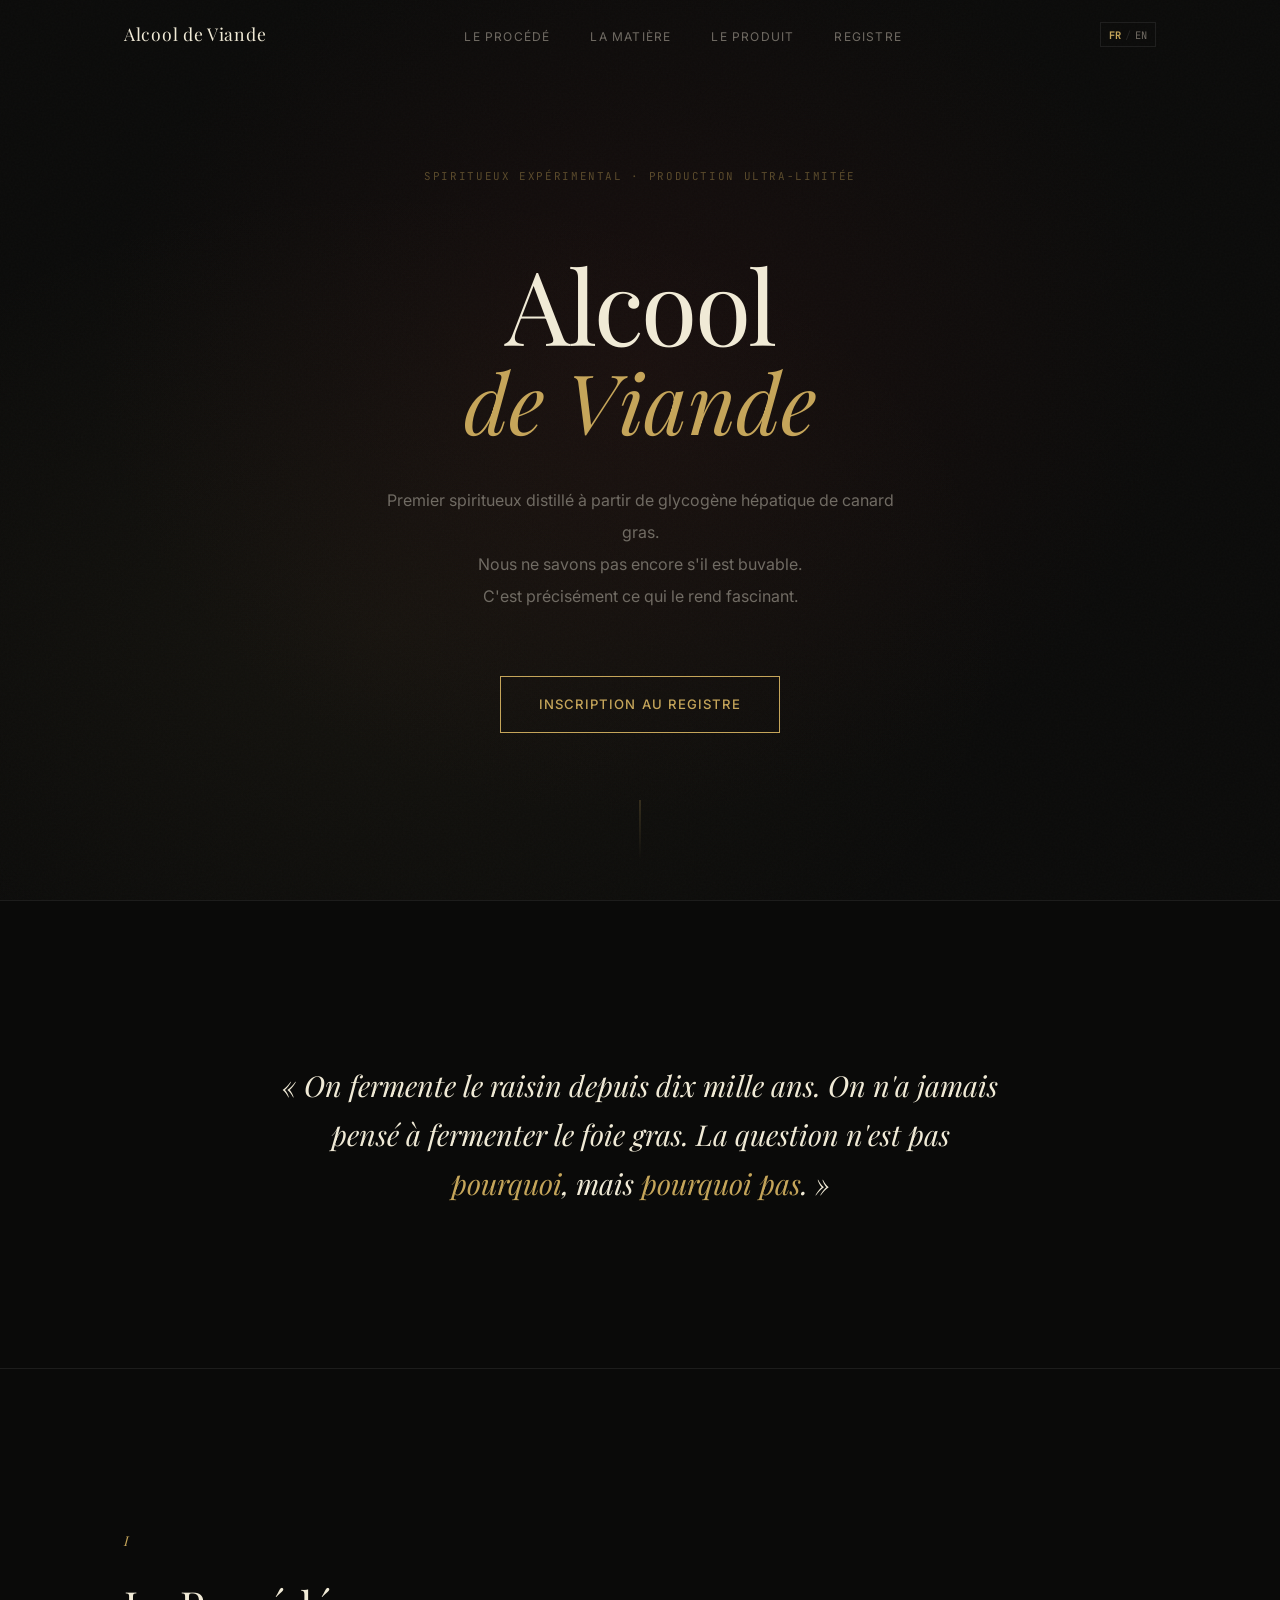
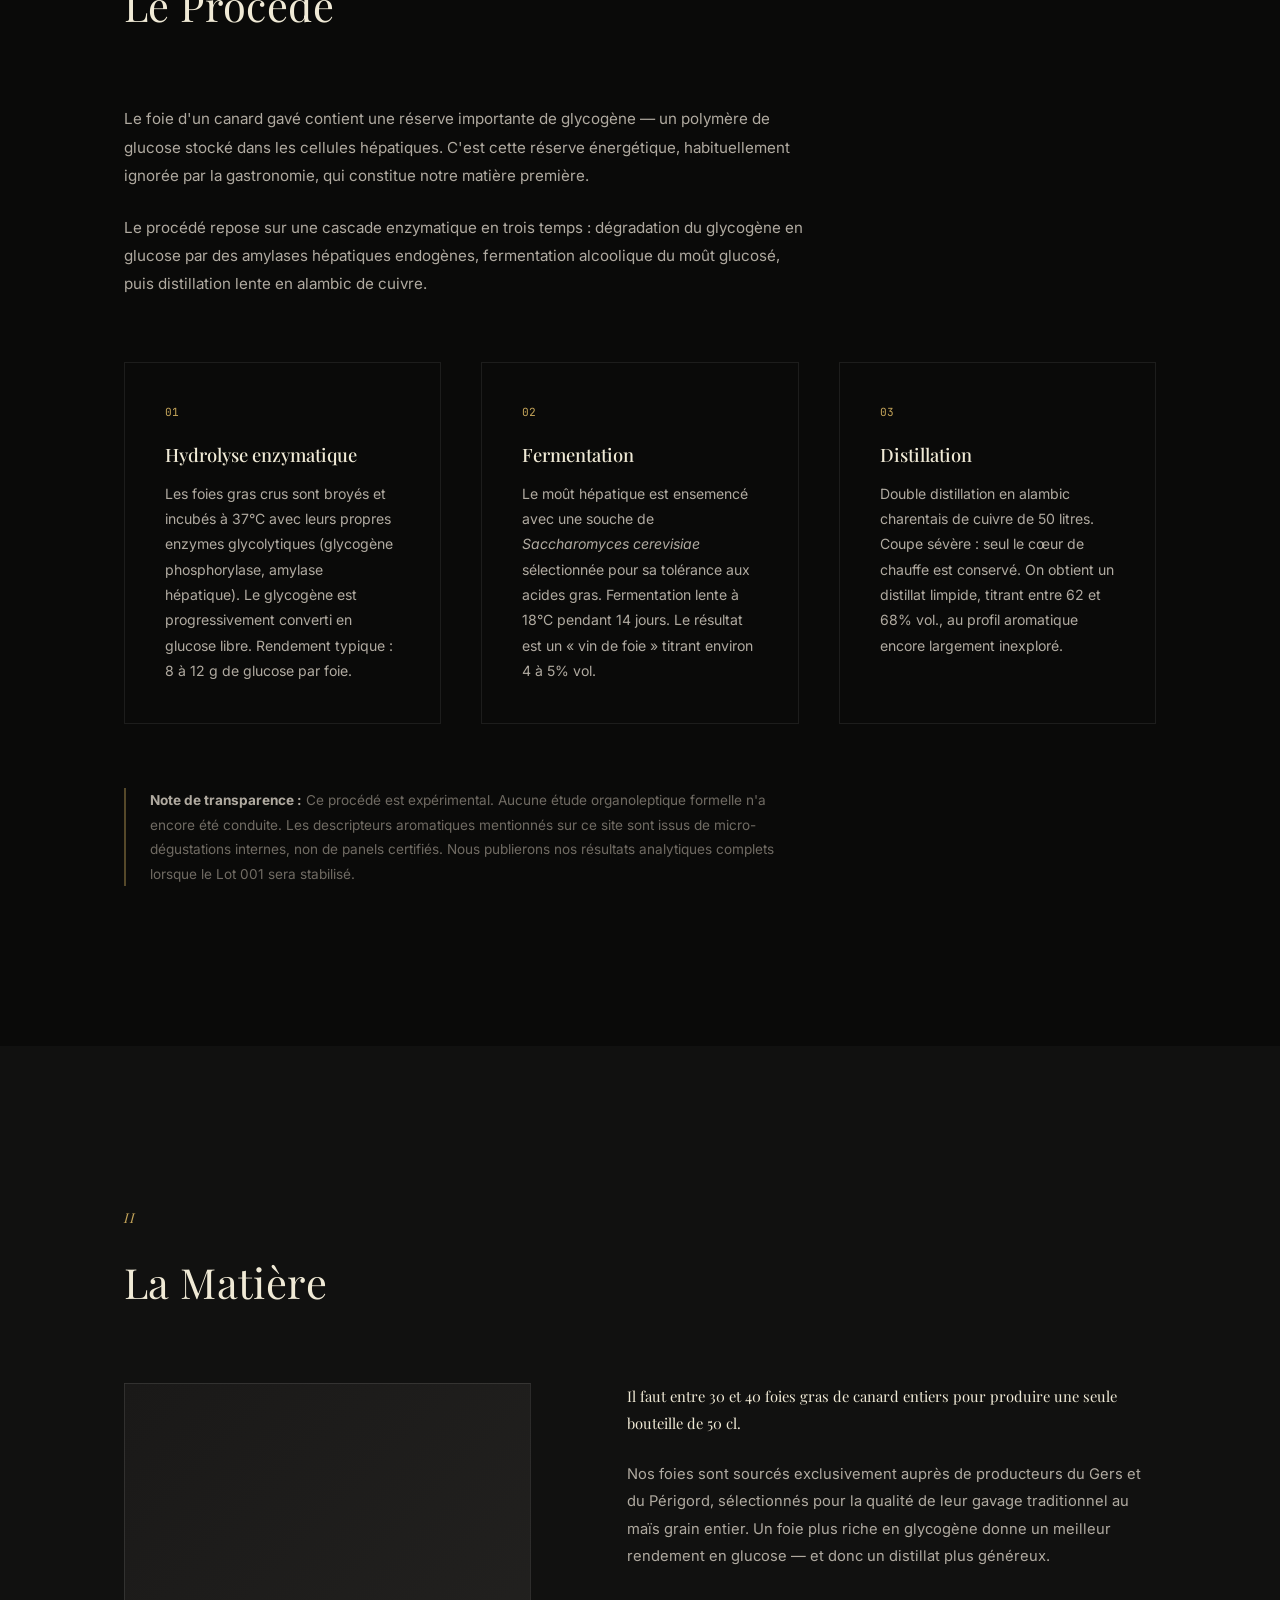
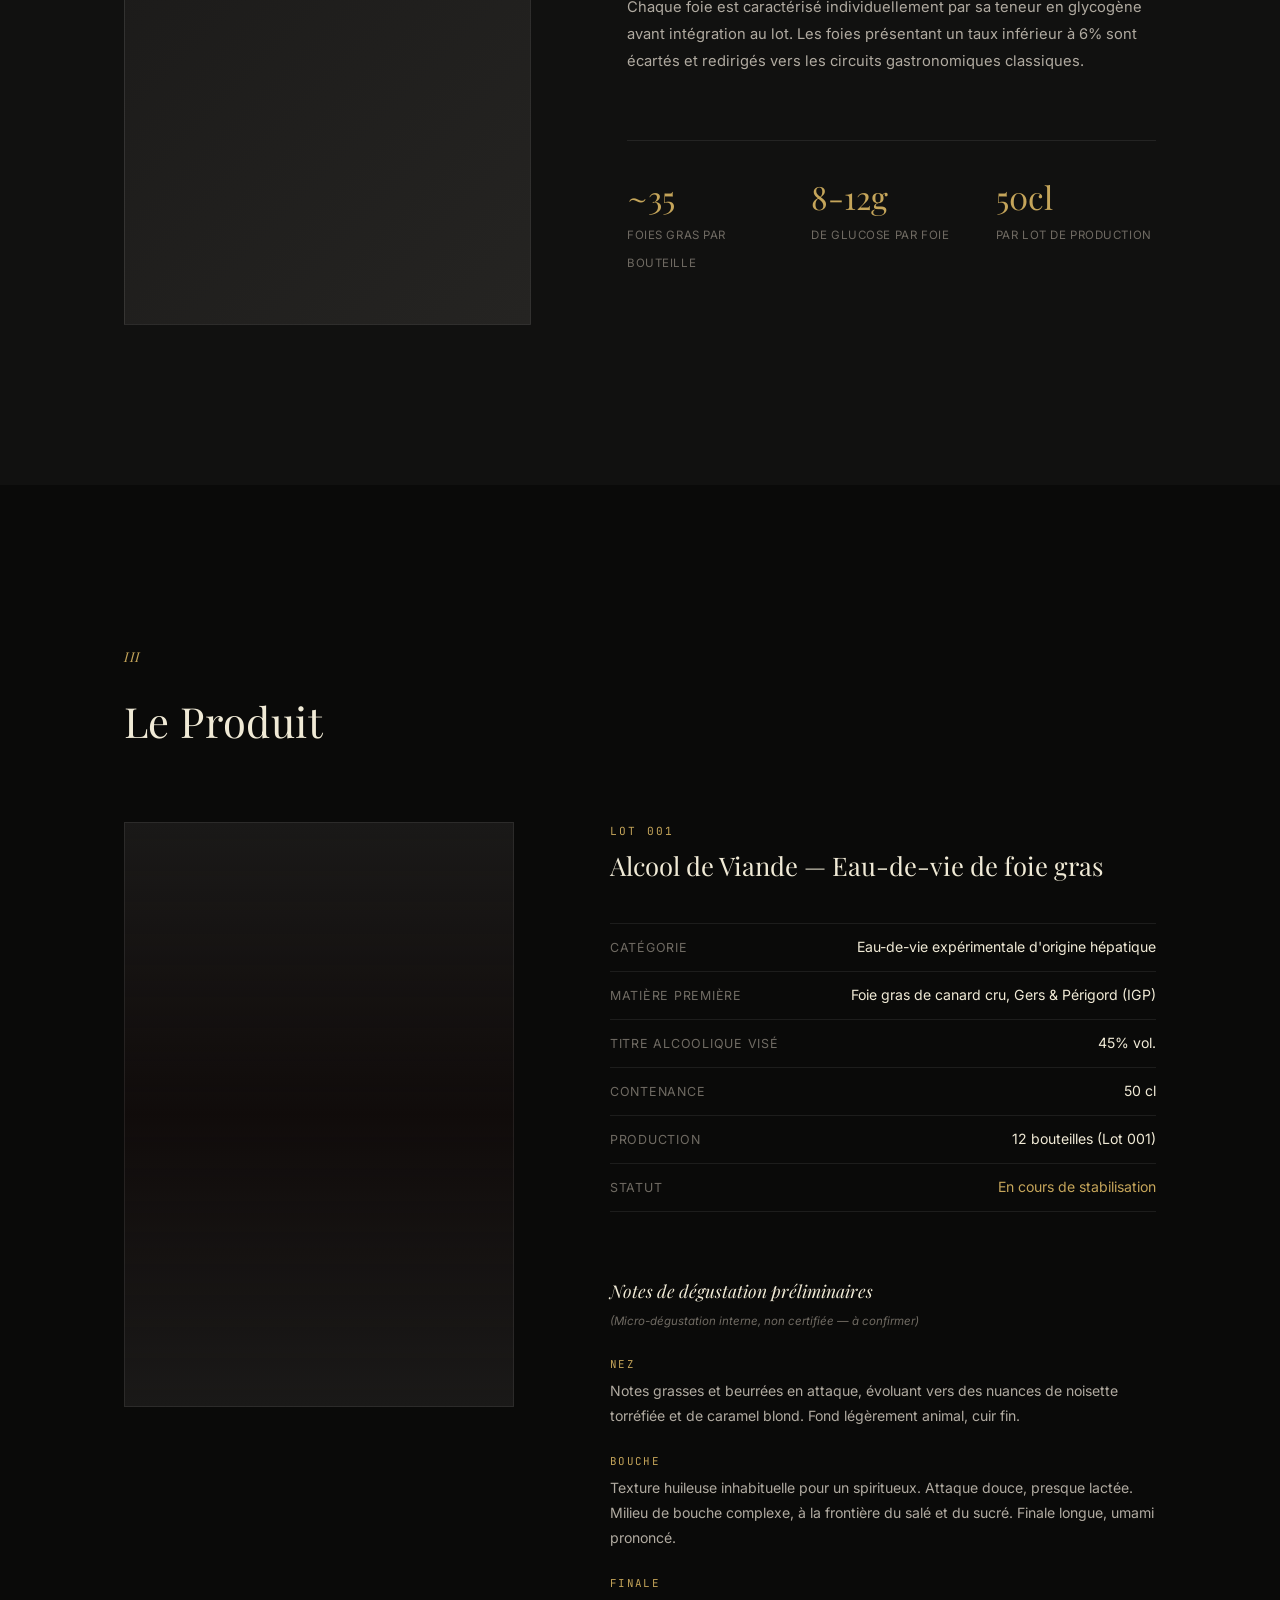
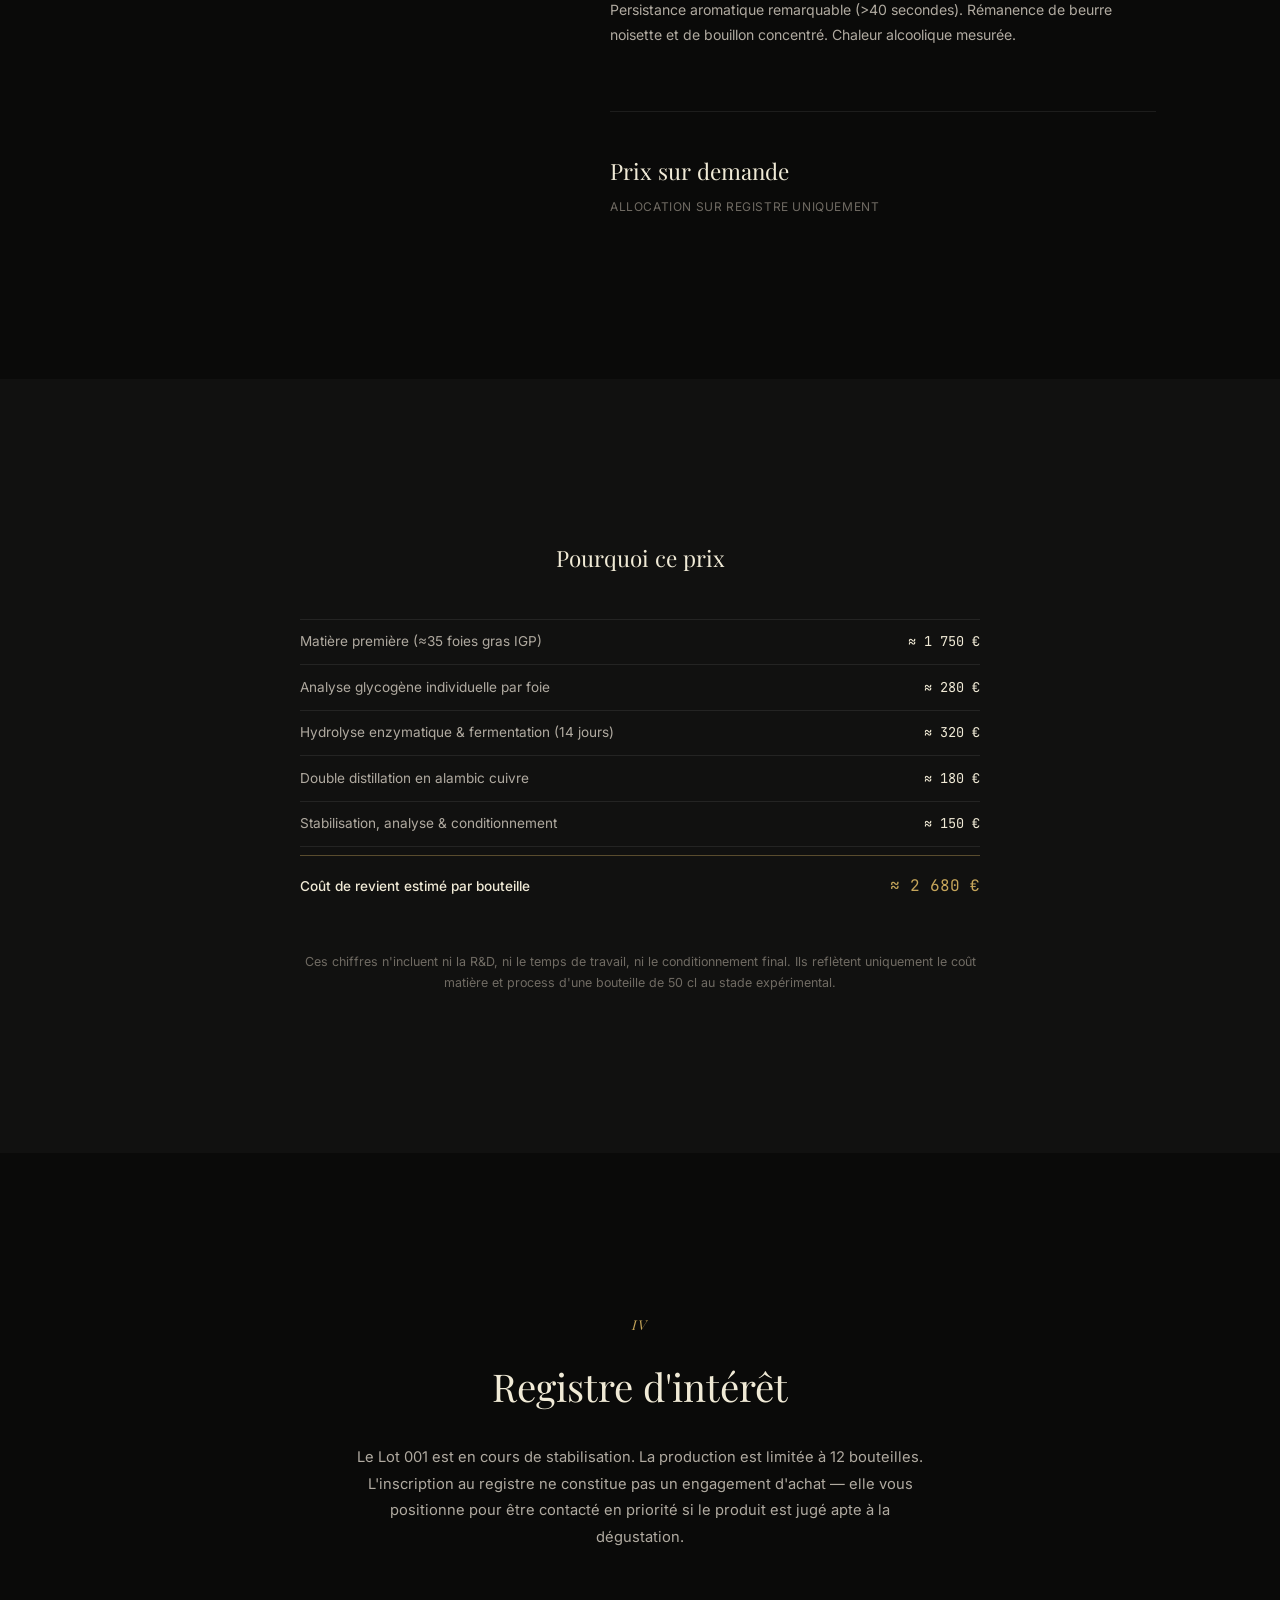
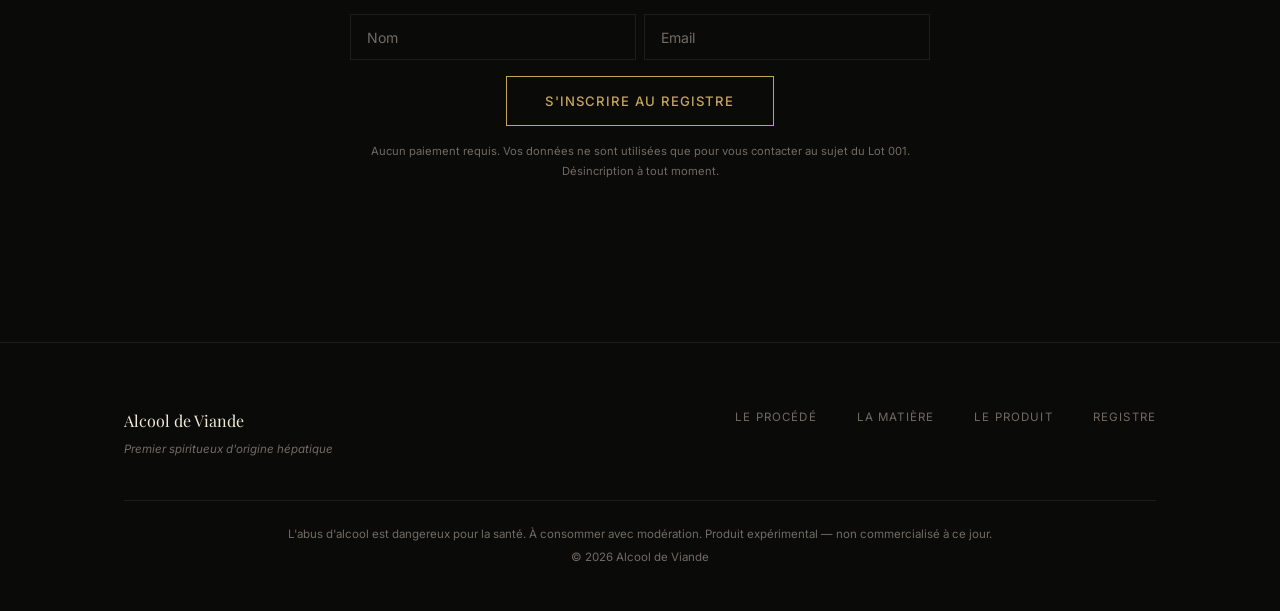
==== index.html @ 3d380340 "v1" ====
<!DOCTYPE html>
<html lang="fr">
<head>
  <meta charset="UTF-8">
  <meta name="viewport" content="width=device-width, initial-scale=1.0">
  <title>Alcool de Viande — Premier spiritueux d'origine hépatique</title>
  <meta name="description" content="Alcool de Viande. Spiritueux expérimental distillé à partir de glycogène de foie gras. Production ultra-limitée.">
  <link rel="preconnect" href="https://fonts.googleapis.com">
  <link rel="preconnect" href="https://fonts.gstatic.com" crossorigin>
  <link href="https://fonts.googleapis.com/css2?family=Playfair+Display:ital,wght@0,400;0,500;0,600;0,700;1,400;1,500&family=Inter:wght@300;400;500&family=JetBrains+Mono:wght@400&display=swap" rel="stylesheet">
  <link rel="stylesheet" href="css/style.css">
</head>
<body>

  <!-- Navigation -->
  <nav class="nav" id="nav">
    <div class="nav__container">
      <a href="#" class="nav__logo">Alcool de Viande</a>
      <ul class="nav__links">
        <li><a href="#procede" data-i18n="nav.process">Le Procédé</a></li>
        <li><a href="#matiere" data-i18n="nav.matter">La Matière</a></li>
        <li><a href="#produit" data-i18n="nav.product">Le Produit</a></li>
        <li><a href="#registre" data-i18n="nav.register">Registre</a></li>
      </ul>
      <div class="nav__right">
        <button class="lang-toggle" id="langToggle">
          <span class="lang-toggle__opt lang-toggle__opt--active" data-lang="fr">FR</span>
          <span class="lang-toggle__sep">/</span>
          <span class="lang-toggle__opt" data-lang="en">EN</span>
        </button>
        <button class="nav__toggle" id="navToggle" aria-label="Menu">
          <span></span><span></span>
        </button>
      </div>
    </div>
  </nav>

  <!-- Hero -->
  <header class="hero" id="hero">
    <div class="hero__bg"></div>
    <div class="hero__content">
      <p class="hero__over reveal" data-i18n="hero.over">Spiritueux expérimental · Production ultra-limitée</p>
      <h1 class="hero__title reveal">
        <span class="hero__title-line" data-i18n="hero.t1">Alcool</span>
        <span class="hero__title-line hero__title-line--italic" data-i18n="hero.t2">de Viande</span>
      </h1>
      <p class="hero__sub reveal" data-i18n="hero.sub">
        Premier spiritueux distillé à partir de glycogène hépatique de canard gras.<br>
        Nous ne savons pas encore s'il est buvable.<br>
        C'est précisément ce qui le rend fascinant.
      </p>
      <a href="#registre" class="btn btn--gold reveal" data-i18n="hero.cta">Inscription au registre</a>
    </div>
    <div class="hero__scroll">
      <div class="hero__scroll-line"></div>
    </div>
  </header>

  <!-- Statement -->
  <section class="statement">
    <div class="container">
      <blockquote class="statement__quote reveal" data-i18n="statement.quote">
        « On fermente le raisin depuis dix mille ans. On n'a jamais pensé 
        à fermenter le foie gras. La question n'est pas <em>pourquoi</em>, 
        mais <em>pourquoi pas</em>. »
      </blockquote>
    </div>
  </section>

  <!-- Le Procédé -->
  <section class="section" id="procede">
    <div class="container">
      <div class="section__header reveal">
        <span class="section__number">I</span>
        <h2 class="section__title" data-i18n="proc.title">Le Procédé</h2>
      </div>

      <div class="process">
        <div class="process__intro reveal">
          <p data-i18n="proc.p1">
            Le foie d'un canard gavé contient une réserve importante de glycogène — 
            un polymère de glucose stocké dans les cellules hépatiques. C'est cette 
            réserve énergétique, habituellement ignorée par la gastronomie, qui constitue 
            notre matière première.
          </p>
          <p data-i18n="proc.p2">
            Le procédé repose sur une cascade enzymatique en trois temps : dégradation 
            du glycogène en glucose par des amylases hépatiques endogènes, fermentation 
            alcoolique du moût glucosé, puis distillation lente en alambic de cuivre.
          </p>
        </div>

        <div class="process__steps">
          <div class="process__step reveal">
            <span class="process__step-num">01</span>
            <h3 data-i18n="proc.s1.t">Hydrolyse enzymatique</h3>
            <p data-i18n="proc.s1.d">
              Les foies gras crus sont broyés et incubés à 37°C avec leurs propres 
              enzymes glycolytiques (glycogène phosphorylase, amylase hépatique). 
              Le glycogène est progressivement converti en glucose libre. 
              Rendement typique : 8 à 12 g de glucose par foie.
            </p>
          </div>
          <div class="process__step reveal">
            <span class="process__step-num">02</span>
            <h3 data-i18n="proc.s2.t">Fermentation</h3>
            <p data-i18n="proc.s2.d">
              Le moût hépatique est ensemencé avec une souche de <em>Saccharomyces 
              cerevisiae</em> sélectionnée pour sa tolérance aux acides gras. 
              Fermentation lente à 18°C pendant 14 jours. Le résultat est un 
              « vin de foie » titrant environ 4 à 5% vol.
            </p>
          </div>
          <div class="process__step reveal">
            <span class="process__step-num">03</span>
            <h3 data-i18n="proc.s3.t">Distillation</h3>
            <p data-i18n="proc.s3.d">
              Double distillation en alambic charentais de cuivre de 50 litres. 
              Coupe sévère : seul le cœur de chauffe est conservé. On obtient un 
              distillat limpide, titrant entre 62 et 68% vol., au profil 
              aromatique encore largement inexploré.
            </p>
          </div>
        </div>

        <div class="process__note reveal">
          <p data-i18n="proc.note">
            <strong data-i18n="proc.note.strong">Note de transparence :</strong> Ce procédé est expérimental. 
            Aucune étude organoleptique formelle n'a encore été conduite. 
            Les descripteurs aromatiques mentionnés sur ce site sont issus de 
            micro-dégustations internes, non de panels certifiés. Nous publierons 
            nos résultats analytiques complets lorsque le Lot 001 sera stabilisé.
          </p>
        </div>
      </div>
    </div>
  </section>

  <!-- La Matière -->
  <section class="section section--dark" id="matiere">
    <div class="container">
      <div class="section__header reveal">
        <span class="section__number">II</span>
        <h2 class="section__title" data-i18n="mat.title">La Matière</h2>
      </div>

      <div class="matter">
        <div class="matter__visual reveal">
          <div class="matter__img-placeholder" aria-label="Foie gras cru entier"></div>
        </div>
        <div class="matter__content reveal">
          <p class="matter__lead" data-i18n="mat.lead">
            Il faut entre 30 et 40 foies gras de canard entiers pour produire 
            une seule bouteille de 50 cl.
          </p>
          <p data-i18n="mat.p1">
            Nos foies sont sourcés exclusivement auprès de producteurs du Gers 
            et du Périgord, sélectionnés pour la qualité de leur gavage traditionnel 
            au maïs grain entier. Un foie plus riche en glycogène donne un meilleur 
            rendement en glucose — et donc un distillat plus généreux.
          </p>
          <p data-i18n="mat.p2">
            Chaque foie est caractérisé individuellement par sa teneur en glycogène 
            avant intégration au lot. Les foies présentant un taux inférieur à 
            6% sont écartés et redirigés vers les circuits gastronomiques classiques.
          </p>
          <div class="matter__stat">
            <div class="matter__stat-item reveal">
              <span class="matter__stat-number">~35</span>
              <span class="matter__stat-label" data-i18n="mat.stat1">foies gras par bouteille</span>
            </div>
            <div class="matter__stat-item reveal">
              <span class="matter__stat-number">8-12g</span>
              <span class="matter__stat-label" data-i18n="mat.stat2">de glucose par foie</span>
            </div>
            <div class="matter__stat-item reveal">
              <span class="matter__stat-number">50cl</span>
              <span class="matter__stat-label" data-i18n="mat.stat3">par lot de production</span>
            </div>
          </div>
        </div>
      </div>
    </div>
  </section>

  <!-- Le Produit -->
  <section class="section" id="produit">
    <div class="container">
      <div class="section__header reveal">
        <span class="section__number">III</span>
        <h2 class="section__title" data-i18n="prod.title">Le Produit</h2>
      </div>

      <div class="product">
        <div class="product__visual reveal">
          <div class="product__img-placeholder" aria-label="Bouteille Alcool de Viande Lot 001"></div>
        </div>
        <div class="product__details">
          <div class="product__header reveal">
            <span class="product__lot">LOT 001</span>
            <h3 class="product__name" data-i18n="prod.name">Alcool de Viande — Eau-de-vie de foie gras</h3>
          </div>

          <div class="product__specs reveal">
            <div class="product__spec">
              <span class="product__spec-label" data-i18n="prod.spec1.l">Catégorie</span>
              <span class="product__spec-value" data-i18n="prod.spec1.v">Eau-de-vie expérimentale d'origine hépatique</span>
            </div>
            <div class="product__spec">
              <span class="product__spec-label" data-i18n="prod.spec2.l">Matière première</span>
              <span class="product__spec-value" data-i18n="prod.spec2.v">Foie gras de canard cru, Gers & Périgord (IGP)</span>
            </div>
            <div class="product__spec">
              <span class="product__spec-label" data-i18n="prod.spec3.l">Titre alcoolique visé</span>
              <span class="product__spec-value">45% vol.</span>
            </div>
            <div class="product__spec">
              <span class="product__spec-label" data-i18n="prod.spec4.l">Contenance</span>
              <span class="product__spec-value">50 cl</span>
            </div>
            <div class="product__spec">
              <span class="product__spec-label" data-i18n="prod.spec5.l">Production</span>
              <span class="product__spec-value" data-i18n="prod.spec5.v">12 bouteilles (Lot 001)</span>
            </div>
            <div class="product__spec">
              <span class="product__spec-label" data-i18n="prod.spec6.l">Statut</span>
              <span class="product__spec-value product__spec-value--status" data-i18n="prod.spec6.v">En cours de stabilisation</span>
            </div>
          </div>

          <div class="product__tasting reveal">
            <h4 data-i18n="prod.tasting.title">Notes de dégustation préliminaires</h4>
            <p class="product__tasting-disclaimer" data-i18n="prod.tasting.disc">(Micro-dégustation interne, non certifiée — à confirmer)</p>
            <div class="product__tasting-grid">
              <div class="product__tasting-note">
                <span class="product__tasting-label" data-i18n="prod.tasting.nose">Nez</span>
                <p data-i18n="prod.tasting.nose.d">Notes grasses et beurrées en attaque, évoluant vers des nuances de noisette torréfiée et de caramel blond. Fond légèrement animal, cuir fin.</p>
              </div>
              <div class="product__tasting-note">
                <span class="product__tasting-label" data-i18n="prod.tasting.palate">Bouche</span>
                <p data-i18n="prod.tasting.palate.d">Texture huileuse inhabituelle pour un spiritueux. Attaque douce, presque lactée. Milieu de bouche complexe, à la frontière du salé et du sucré. Finale longue, umami prononcé.</p>
              </div>
              <div class="product__tasting-note">
                <span class="product__tasting-label" data-i18n="prod.tasting.finish">Finale</span>
                <p data-i18n="prod.tasting.finish.d">Persistance aromatique remarquable (>40 secondes). Rémanence de beurre noisette et de bouillon concentré. Chaleur alcoolique mesurée.</p>
              </div>
            </div>
          </div>

          <div class="product__price-block reveal">
            <div class="product__price-info">
              <span class="product__price" data-i18n="prod.price">Prix sur demande</span>
              <span class="product__price-note" data-i18n="prod.price.note">Allocation sur registre uniquement</span>
            </div>
          </div>
        </div>
      </div>
    </div>
  </section>

  <!-- Coût de revient -->
  <section class="section section--dark cost-section">
    <div class="container">
      <div class="cost reveal">
        <h3 class="cost__title" data-i18n="cost.title">Pourquoi ce prix</h3>
        <div class="cost__grid">
          <div class="cost__item">
            <span class="cost__label" data-i18n="cost.l1">Matière première (≈35 foies gras IGP)</span>
            <span class="cost__value">≈ 1 750 €</span>
          </div>
          <div class="cost__item">
            <span class="cost__label" data-i18n="cost.l2">Analyse glycogène individuelle par foie</span>
            <span class="cost__value">≈ 280 €</span>
          </div>
          <div class="cost__item">
            <span class="cost__label" data-i18n="cost.l3">Hydrolyse enzymatique & fermentation (14 jours)</span>
            <span class="cost__value">≈ 320 €</span>
          </div>
          <div class="cost__item">
            <span class="cost__label" data-i18n="cost.l4">Double distillation en alambic cuivre</span>
            <span class="cost__value">≈ 180 €</span>
          </div>
          <div class="cost__item">
            <span class="cost__label" data-i18n="cost.l5">Stabilisation, analyse & conditionnement</span>
            <span class="cost__value">≈ 150 €</span>
          </div>
          <div class="cost__item cost__item--total">
            <span class="cost__label" data-i18n="cost.total">Coût de revient estimé par bouteille</span>
            <span class="cost__value">≈ 2 680 €</span>
          </div>
        </div>
        <p class="cost__note" data-i18n="cost.note">
          Ces chiffres n'incluent ni la R&D, ni le temps de travail, ni le 
          conditionnement final. Ils reflètent uniquement le coût matière et 
          process d'une bouteille de 50 cl au stade expérimental.
        </p>
      </div>
    </div>
  </section>

  <!-- Registre -->
  <section class="section" id="registre">
    <div class="container">
      <div class="register reveal">
        <span class="section__number">IV</span>
        <h2 class="register__title" data-i18n="reg.title">Registre d'intérêt</h2>
        <p class="register__desc" data-i18n="reg.desc">
          Le Lot 001 est en cours de stabilisation. La production est limitée 
          à 12 bouteilles. L'inscription au registre ne constitue pas un engagement 
          d'achat — elle vous positionne pour être contacté en priorité si le 
          produit est jugé apte à la dégustation.
        </p>
        <form class="register__form" onsubmit="event.preventDefault()">
          <div class="register__fields">
            <input type="text" placeholder="Nom" data-i18n-ph="reg.name" class="register__input" required>
            <input type="email" placeholder="Email" class="register__input" required>
          </div>
          <button type="submit" class="btn btn--gold" data-i18n="reg.btn">S'inscrire au registre</button>
        </form>
        <p class="register__legal" data-i18n="reg.legal">
          Aucun paiement requis. Vos données ne sont utilisées que pour vous 
          contacter au sujet du Lot 001. Désincription à tout moment.
        </p>
      </div>
    </div>
  </section>

  <!-- Footer -->
  <footer class="footer">
    <div class="container">
      <div class="footer__inner">
        <div class="footer__brand">
          <span class="footer__logo">Alcool de Viande</span>
          <p class="footer__tagline" data-i18n="footer.tagline">Premier spiritueux d'origine hépatique</p>
        </div>
        <div class="footer__links">
          <a href="#procede" data-i18n="footer.l1">Le Procédé</a>
          <a href="#matiere" data-i18n="footer.l2">La Matière</a>
          <a href="#produit" data-i18n="footer.l3">Le Produit</a>
          <a href="#registre" data-i18n="footer.l4">Registre</a>
        </div>
      </div>
      <div class="footer__bottom">
        <p data-i18n="footer.legal">
          L'abus d'alcool est dangereux pour la santé. À consommer avec modération. 
          Produit expérimental — non commercialisé à ce jour.
        </p>
        <p class="footer__copy">&copy; 2026 Alcool de Viande</p>
      </div>
    </div>
  </footer>

  <script src="js/main.js"></script>
</body>
</html>
---- css/style.css ----
/* ============================================
   ALCOOL DE VIANDE
   Esthétique : maison de cognac × brutalisme luxe
   ============================================ */

:root {
  --c-black: #0a0a09;
  --c-dark: #111110;
  --c-dark2: #1a1918;
  --c-charcoal: #252422;
  --c-gold: #c5a55a;
  --c-gold-dim: rgba(197, 165, 90, 0.4);
  --c-gold-bright: #ddc06e;
  --c-cream: #f0ead6;
  --c-text: #b0aaa0;
  --c-text-dim: #706b63;
  --c-white: #f5f3ee;
  --c-border: rgba(255, 255, 255, 0.08);
  --c-oxblood: #5c2020;

  --font-display: 'Playfair Display', Georgia, serif;
  --font-body: 'Inter', 'Helvetica Neue', Arial, sans-serif;
  --font-mono: 'JetBrains Mono', monospace;

  --space-xs: 0.5rem;
  --space-sm: 1rem;
  --space-md: 1.5rem;
  --space-lg: 2.5rem;
  --space-xl: 4rem;
  --space-2xl: 6rem;
  --space-3xl: 10rem;

  --transition: 0.35s cubic-bezier(0.4, 0, 0.2, 1);
}

/* ---- Reset ---- */

*, *::before, *::after { margin: 0; padding: 0; box-sizing: border-box; }

html { scroll-behavior: smooth; font-size: 16px; }

body {
  font-family: var(--font-body);
  background: var(--c-black);
  color: var(--c-text);
  line-height: 1.75;
  -webkit-font-smoothing: antialiased;
}

a { color: inherit; text-decoration: none; }
button { cursor: pointer; font-family: inherit; border: none; background: none; }
ul { list-style: none; }
img { max-width: 100%; display: block; }

/* ---- Layout ---- */

.container {
  max-width: 1080px;
  margin: 0 auto;
  padding: 0 var(--space-md);
}

.section {
  padding: var(--space-3xl) 0;
}

.section--dark {
  background: var(--c-dark);
}

.section__header {
  margin-bottom: var(--space-xl);
}

.section__number {
  display: block;
  font-family: var(--font-display);
  font-size: 0.85rem;
  font-style: italic;
  color: var(--c-gold);
  margin-bottom: var(--space-sm);
  letter-spacing: 0.05em;
}

.section__title {
  font-family: var(--font-display);
  font-size: clamp(1.8rem, 3.5vw, 2.6rem);
  font-weight: 400;
  color: var(--c-cream);
  letter-spacing: 0.01em;
}

/* ---- Reveal ---- */

.reveal {
  opacity: 0;
  transform: translateY(20px);
  transition: opacity 0.8s cubic-bezier(0.4, 0, 0.2, 1),
              transform 0.8s cubic-bezier(0.4, 0, 0.2, 1);
}

.reveal.visible {
  opacity: 1;
  transform: translateY(0);
}

/* ---- Buttons ---- */

.btn {
  display: inline-flex;
  align-items: center;
  justify-content: center;
  font-family: var(--font-body);
  font-size: 0.82rem;
  font-weight: 500;
  letter-spacing: 0.08em;
  text-transform: uppercase;
  padding: 1rem 2.4rem;
  border-radius: 0;
  transition: var(--transition);
}

.btn--gold {
  background: transparent;
  color: var(--c-gold);
  border: 1px solid var(--c-gold);
}

.btn--gold:hover {
  background: var(--c-gold);
  color: var(--c-black);
}

/* ============================================
   NAV
   ============================================ */

.nav {
  position: fixed;
  top: 0; left: 0; right: 0;
  z-index: 1000;
  padding: 1.2rem 0;
  transition: var(--transition);
}

.nav--scrolled {
  background: rgba(10, 10, 9, 0.95);
  backdrop-filter: blur(10px);
  border-bottom: 1px solid var(--c-border);
  padding: 0.8rem 0;
}

.nav__container {
  max-width: 1080px;
  margin: 0 auto;
  padding: 0 var(--space-md);
  display: flex;
  align-items: center;
  justify-content: space-between;
}

.nav__logo {
  font-family: var(--font-display);
  font-size: 1.1rem;
  font-weight: 400;
  color: var(--c-cream);
  letter-spacing: 0.04em;
}

.nav__links {
  display: flex;
  gap: var(--space-lg);
}

.nav__links a {
  font-size: 0.75rem;
  font-weight: 400;
  letter-spacing: 0.1em;
  text-transform: uppercase;
  color: var(--c-text-dim);
  transition: var(--transition);
}

.nav__links a:hover {
  color: var(--c-gold);
}

.nav__right {
  display: flex;
  align-items: center;
  gap: var(--space-sm);
}

.lang-toggle {
  display: flex;
  align-items: center;
  gap: 0.25rem;
  font-family: var(--font-mono);
  font-size: 0.65rem;
  color: var(--c-text-dim);
  cursor: pointer;
  padding: 0.3rem 0.5rem;
  border: 1px solid var(--c-border);
  transition: var(--transition);
}

.lang-toggle:hover { border-color: var(--c-gold-dim); }

.lang-toggle__sep { color: rgba(255,255,255,0.1); }

.lang-toggle__opt { transition: var(--transition); }

.lang-toggle__opt--active {
  color: var(--c-gold);
  font-weight: 700;
}

.nav__toggle {
  display: none;
  flex-direction: column;
  gap: 6px;
  padding: 4px;
}

.nav__toggle span {
  display: block;
  width: 22px;
  height: 1px;
  background: var(--c-cream);
}

/* ============================================
   HERO
   ============================================ */

.hero {
  position: relative;
  min-height: 100vh;
  display: flex;
  align-items: center;
  justify-content: center;
  overflow: hidden;
}

.hero__bg {
  position: absolute;
  inset: 0;
  background:
    radial-gradient(ellipse at 50% 40%, rgba(92, 32, 32, 0.15) 0%, transparent 60%),
    radial-gradient(ellipse at 30% 70%, rgba(197, 165, 90, 0.05) 0%, transparent 50%),
    var(--c-black);
}

.hero__bg::after {
  content: '';
  position: absolute;
  inset: 0;
  background: url("data:image/svg+xml,%3Csvg viewBox='0 0 512 512' xmlns='http://www.w3.org/2000/svg'%3E%3Cfilter id='n'%3E%3CfeTurbulence type='fractalNoise' baseFrequency='0.9' numOctaves='4' stitchTiles='stitch'/%3E%3C/filter%3E%3Crect width='100%25' height='100%25' filter='url(%23n)' opacity='0.025'/%3E%3C/svg%3E");
}

.hero__content {
  position: relative;
  z-index: 1;
  text-align: center;
  padding: var(--space-3xl) var(--space-md);
}

.hero__over {
  font-family: var(--font-mono);
  font-size: 0.68rem;
  letter-spacing: 0.15em;
  text-transform: uppercase;
  color: var(--c-gold-dim);
  margin-bottom: var(--space-xl);
}

.hero__title {
  margin-bottom: var(--space-lg);
}

.hero__title-line {
  display: block;
  font-family: var(--font-display);
  font-weight: 400;
  color: var(--c-cream);
  line-height: 1.05;
}

.hero__title-line:first-child {
  font-size: clamp(3.5rem, 8vw, 7rem);
  letter-spacing: -0.02em;
}

.hero__title-line--italic {
  font-style: italic;
  font-size: clamp(2.8rem, 6.5vw, 5.5rem);
  color: var(--c-gold);
}

.hero__sub {
  font-size: 1rem;
  line-height: 2;
  color: var(--c-text-dim);
  max-width: 540px;
  margin: 0 auto var(--space-xl);
}

.hero__scroll {
  position: absolute;
  bottom: var(--space-lg);
  left: 50%;
  transform: translateX(-50%);
  z-index: 1;
}

.hero__scroll-line {
  width: 1px;
  height: 60px;
  background: linear-gradient(to bottom, var(--c-gold-dim), transparent);
  animation: scrollPulse 2.5s ease-in-out infinite;
}

@keyframes scrollPulse {
  0%, 100% { opacity: 0.3; }
  50% { opacity: 0.8; }
}

/* ============================================
   STATEMENT
   ============================================ */

.statement {
  padding: var(--space-3xl) 0;
  border-top: 1px solid var(--c-border);
  border-bottom: 1px solid var(--c-border);
}

.statement__quote {
  font-family: var(--font-display);
  font-size: clamp(1.3rem, 2.5vw, 1.8rem);
  font-weight: 400;
  font-style: italic;
  color: var(--c-cream);
  text-align: center;
  max-width: 720px;
  margin: 0 auto;
  line-height: 1.7;
}

.statement__quote em {
  color: var(--c-gold);
  font-style: italic;
}

/* ============================================
   PROCESS
   ============================================ */

.process__intro {
  max-width: 680px;
  margin-bottom: var(--space-xl);
}

.process__intro p {
  font-size: 0.95rem;
  margin-bottom: var(--space-md);
  line-height: 1.85;
}

.process__steps {
  display: grid;
  grid-template-columns: repeat(3, 1fr);
  gap: var(--space-lg);
  margin-bottom: var(--space-xl);
}

.process__step {
  padding: var(--space-lg);
  border: 1px solid var(--c-border);
  transition: var(--transition);
}

.process__step:hover {
  border-color: var(--c-gold-dim);
}

.process__step-num {
  font-family: var(--font-mono);
  font-size: 0.7rem;
  color: var(--c-gold);
  display: block;
  margin-bottom: var(--space-sm);
}

.process__step h3 {
  font-family: var(--font-display);
  font-size: 1.15rem;
  font-weight: 500;
  color: var(--c-cream);
  margin-bottom: 0.6rem;
}

.process__step p {
  font-size: 0.88rem;
  color: var(--c-text);
  line-height: 1.8;
}

.process__step em {
  font-style: italic;
  color: var(--c-text);
}

.process__note {
  border-left: 2px solid var(--c-gold-dim);
  padding-left: var(--space-md);
  max-width: 680px;
}

.process__note p {
  font-size: 0.85rem;
  color: var(--c-text-dim);
  line-height: 1.8;
}

.process__note strong {
  color: var(--c-text);
}

/* ============================================
   MATTER
   ============================================ */

.matter {
  display: grid;
  grid-template-columns: 1fr 1.3fr;
  gap: var(--space-2xl);
  align-items: start;
}

.matter__img-placeholder {
  width: 100%;
  aspect-ratio: 3 / 4;
  background:
    linear-gradient(135deg, var(--c-dark2) 0%, var(--c-charcoal) 100%);
  border: 1px solid var(--c-border);
}

.matter__lead {
  font-family: var(--font-display);
  font-size: 1.4rem;
  font-weight: 400;
  color: var(--c-cream);
  line-height: 1.5;
  margin-bottom: var(--space-lg);
}

.matter__content p {
  font-size: 0.92rem;
  line-height: 1.85;
  margin-bottom: var(--space-md);
}

.matter__stat {
  display: grid;
  grid-template-columns: repeat(3, 1fr);
  gap: var(--space-md);
  margin-top: var(--space-xl);
  padding-top: var(--space-lg);
  border-top: 1px solid var(--c-border);
}

.matter__stat-number {
  display: block;
  font-family: var(--font-display);
  font-size: 2rem;
  font-weight: 400;
  color: var(--c-gold);
  line-height: 1;
  margin-bottom: 0.4rem;
}

.matter__stat-label {
  font-size: 0.72rem;
  letter-spacing: 0.05em;
  text-transform: uppercase;
  color: var(--c-text-dim);
}

/* ============================================
   PRODUCT
   ============================================ */

.product {
  display: grid;
  grid-template-columns: 1fr 1.4fr;
  gap: var(--space-2xl);
  align-items: start;
}

.product__img-placeholder {
  width: 100%;
  aspect-ratio: 2 / 3;
  background:
    linear-gradient(180deg, var(--c-dark2) 0%, rgba(92, 32, 32, 0.08) 50%, var(--c-dark2) 100%);
  border: 1px solid var(--c-border);
}

.product__lot {
  font-family: var(--font-mono);
  font-size: 0.7rem;
  letter-spacing: 0.2em;
  color: var(--c-gold);
  display: block;
  margin-bottom: var(--space-xs);
}

.product__name {
  font-family: var(--font-display);
  font-size: 1.6rem;
  font-weight: 400;
  color: var(--c-cream);
  line-height: 1.3;
  margin-bottom: var(--space-lg);
}

.product__specs {
  margin-bottom: var(--space-xl);
}

.product__spec {
  display: flex;
  justify-content: space-between;
  align-items: baseline;
  padding: 0.7rem 0;
  border-bottom: 1px solid var(--c-border);
  gap: var(--space-md);
}

.product__spec:first-child {
  border-top: 1px solid var(--c-border);
}

.product__spec-label {
  font-size: 0.78rem;
  letter-spacing: 0.06em;
  text-transform: uppercase;
  color: var(--c-text-dim);
  flex-shrink: 0;
}

.product__spec-value {
  font-size: 0.88rem;
  color: var(--c-cream);
  text-align: right;
}

.product__spec-value--status {
  color: var(--c-gold);
}

.product__tasting {
  margin-bottom: var(--space-xl);
}

.product__tasting h4 {
  font-family: var(--font-display);
  font-size: 1.1rem;
  font-weight: 400;
  font-style: italic;
  color: var(--c-cream);
  margin-bottom: 0.3rem;
}

.product__tasting-disclaimer {
  font-size: 0.72rem;
  color: var(--c-text-dim);
  font-style: italic;
  margin-bottom: var(--space-md);
}

.product__tasting-grid {
  display: grid;
  gap: var(--space-md);
}

.product__tasting-label {
  display: block;
  font-family: var(--font-mono);
  font-size: 0.68rem;
  letter-spacing: 0.12em;
  text-transform: uppercase;
  color: var(--c-gold);
  margin-bottom: 0.3rem;
}

.product__tasting-note p {
  font-size: 0.88rem;
  color: var(--c-text);
  line-height: 1.75;
}

.product__price-block {
  padding-top: var(--space-lg);
  border-top: 1px solid var(--c-border);
}

.product__price {
  font-family: var(--font-display);
  font-size: 1.4rem;
  font-weight: 400;
  color: var(--c-cream);
  display: block;
}

.product__price-note {
  font-size: 0.75rem;
  color: var(--c-text-dim);
  letter-spacing: 0.05em;
  text-transform: uppercase;
}

/* ============================================
   COST
   ============================================ */

.cost {
  max-width: 680px;
  margin: 0 auto;
}

.cost__title {
  font-family: var(--font-display);
  font-size: 1.4rem;
  font-weight: 400;
  color: var(--c-cream);
  margin-bottom: var(--space-lg);
  text-align: center;
}

.cost__grid {
  margin-bottom: var(--space-lg);
}

.cost__item {
  display: flex;
  justify-content: space-between;
  align-items: baseline;
  padding: 0.65rem 0;
  border-bottom: 1px solid var(--c-border);
}

.cost__item:first-child {
  border-top: 1px solid var(--c-border);
}

.cost__label {
  font-size: 0.85rem;
  color: var(--c-text);
}

.cost__value {
  font-family: var(--font-mono);
  font-size: 0.85rem;
  color: var(--c-cream);
  flex-shrink: 0;
  margin-left: var(--space-md);
}

.cost__item--total {
  border-bottom: none;
  padding-top: var(--space-sm);
  margin-top: var(--space-xs);
  border-top: 1px solid var(--c-gold-dim);
}

.cost__item--total .cost__label {
  color: var(--c-cream);
  font-weight: 500;
}

.cost__item--total .cost__value {
  color: var(--c-gold);
  font-size: 1rem;
}

.cost__note {
  font-size: 0.78rem;
  color: var(--c-text-dim);
  text-align: center;
  line-height: 1.7;
}

/* ============================================
   REGISTER
   ============================================ */

.register {
  text-align: center;
  max-width: 580px;
  margin: 0 auto;
}

.register__title {
  font-family: var(--font-display);
  font-size: clamp(1.8rem, 3vw, 2.4rem);
  font-weight: 400;
  color: var(--c-cream);
  margin-bottom: var(--space-md);
}

.register__desc {
  font-size: 0.92rem;
  color: var(--c-text);
  line-height: 1.8;
  margin-bottom: var(--space-xl);
}

.register__form {
  margin-bottom: var(--space-sm);
}

.register__fields {
  display: flex;
  gap: var(--space-xs);
  margin-bottom: var(--space-sm);
}

.register__input {
  flex: 1;
  padding: 0.85rem 1rem;
  background: transparent;
  border: 1px solid var(--c-border);
  color: var(--c-cream);
  font-family: var(--font-body);
  font-size: 0.88rem;
  transition: var(--transition);
}

.register__input::placeholder {
  color: var(--c-text-dim);
}

.register__input:focus {
  outline: none;
  border-color: var(--c-gold-dim);
}

.register__legal {
  font-size: 0.7rem;
  color: var(--c-text-dim);
  margin-top: var(--space-sm);
}

/* ============================================
   FOOTER
   ============================================ */

.footer {
  border-top: 1px solid var(--c-border);
  padding: var(--space-xl) 0 var(--space-lg);
}

.footer__inner {
  display: flex;
  justify-content: space-between;
  align-items: flex-start;
  padding-bottom: var(--space-lg);
  border-bottom: 1px solid var(--c-border);
}

.footer__logo {
  font-family: var(--font-display);
  font-size: 1rem;
  color: var(--c-cream);
  display: block;
  margin-bottom: 0.3rem;
}

.footer__tagline {
  font-size: 0.72rem;
  color: var(--c-text-dim);
  font-style: italic;
}

.footer__links {
  display: flex;
  gap: var(--space-lg);
}

.footer__links a {
  font-size: 0.72rem;
  letter-spacing: 0.1em;
  text-transform: uppercase;
  color: var(--c-text-dim);
  transition: var(--transition);
}

.footer__links a:hover { color: var(--c-gold); }

.footer__bottom {
  padding-top: var(--space-md);
  text-align: center;
}

.footer__bottom p {
  font-size: 0.72rem;
  color: var(--c-text-dim);
  margin-bottom: 0.3rem;
  line-height: 1.6;
}

.footer__copy {
  font-size: 0.68rem;
  color: rgba(255, 255, 255, 0.15);
}

/* ============================================
   RESPONSIVE
   ============================================ */

@media (max-width: 900px) {
  .process__steps {
    grid-template-columns: 1fr;
  }

  .matter,
  .product {
    grid-template-columns: 1fr;
  }

  .matter__img-placeholder {
    aspect-ratio: 16 / 9;
  }

  .product__img-placeholder {
    aspect-ratio: 1;
    max-width: 400px;
    margin: 0 auto;
  }

  .matter__stat {
    grid-template-columns: repeat(3, 1fr);
  }
}

@media (max-width: 640px) {
  .section { padding: var(--space-2xl) 0; }

  .nav__links {
    display: none;
    position: absolute;
    top: 100%;
    left: 0; right: 0;
    flex-direction: column;
    background: var(--c-black);
    padding: var(--space-sm) var(--space-md);
    border-bottom: 1px solid var(--c-border);
  }

  .nav__links.active { display: flex; }

  .nav__links a {
    padding: 0.7rem 0;
    border-bottom: 1px solid var(--c-border);
  }

  .nav__toggle { display: flex; }

  .hero__title-line:first-child {
    font-size: clamp(2.5rem, 12vw, 4rem);
  }

  .hero__title-line--italic {
    font-size: clamp(2rem, 10vw, 3.2rem);
  }

  .matter__stat {
    grid-template-columns: 1fr;
    gap: var(--space-sm);
  }

  .register__fields {
    flex-direction: column;
  }

  .footer__inner {
    flex-direction: column;
    gap: var(--space-md);
  }

  .footer__links {
    flex-wrap: wrap;
    gap: var(--space-sm);
  }
}
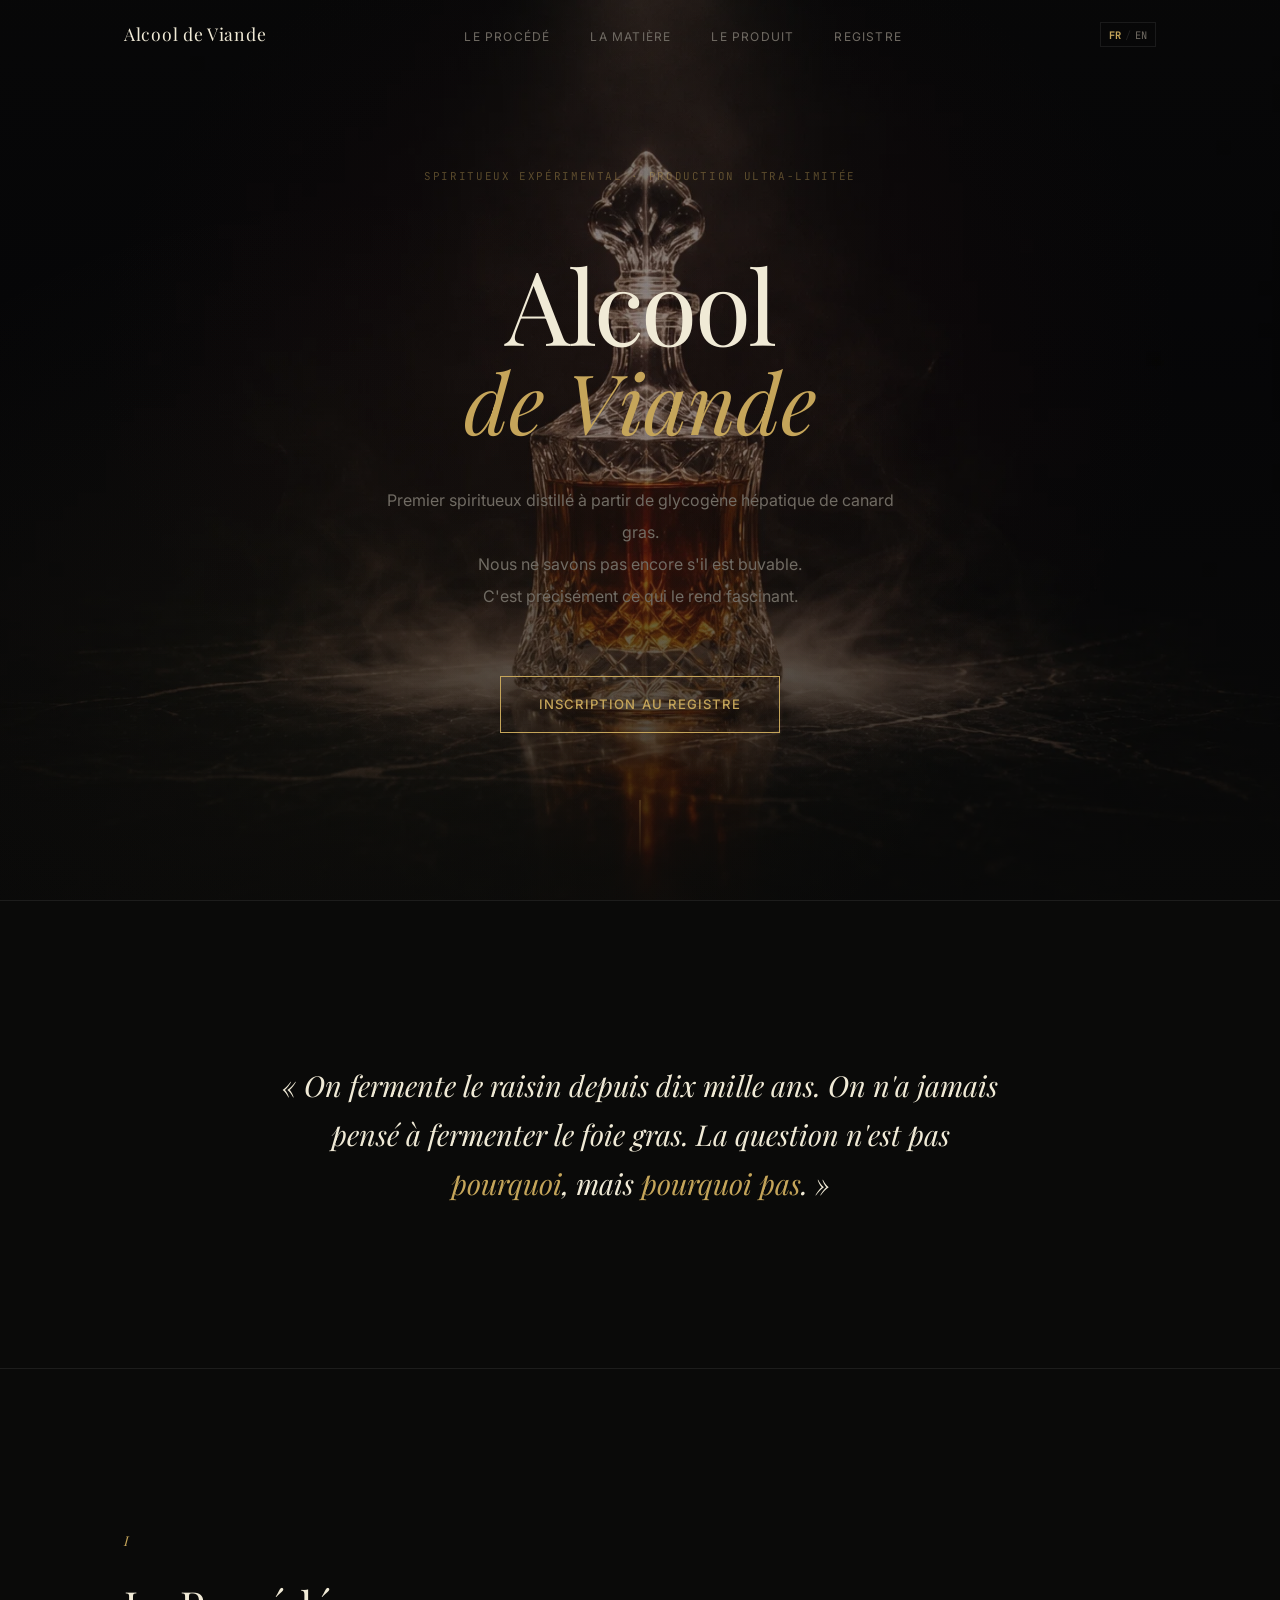
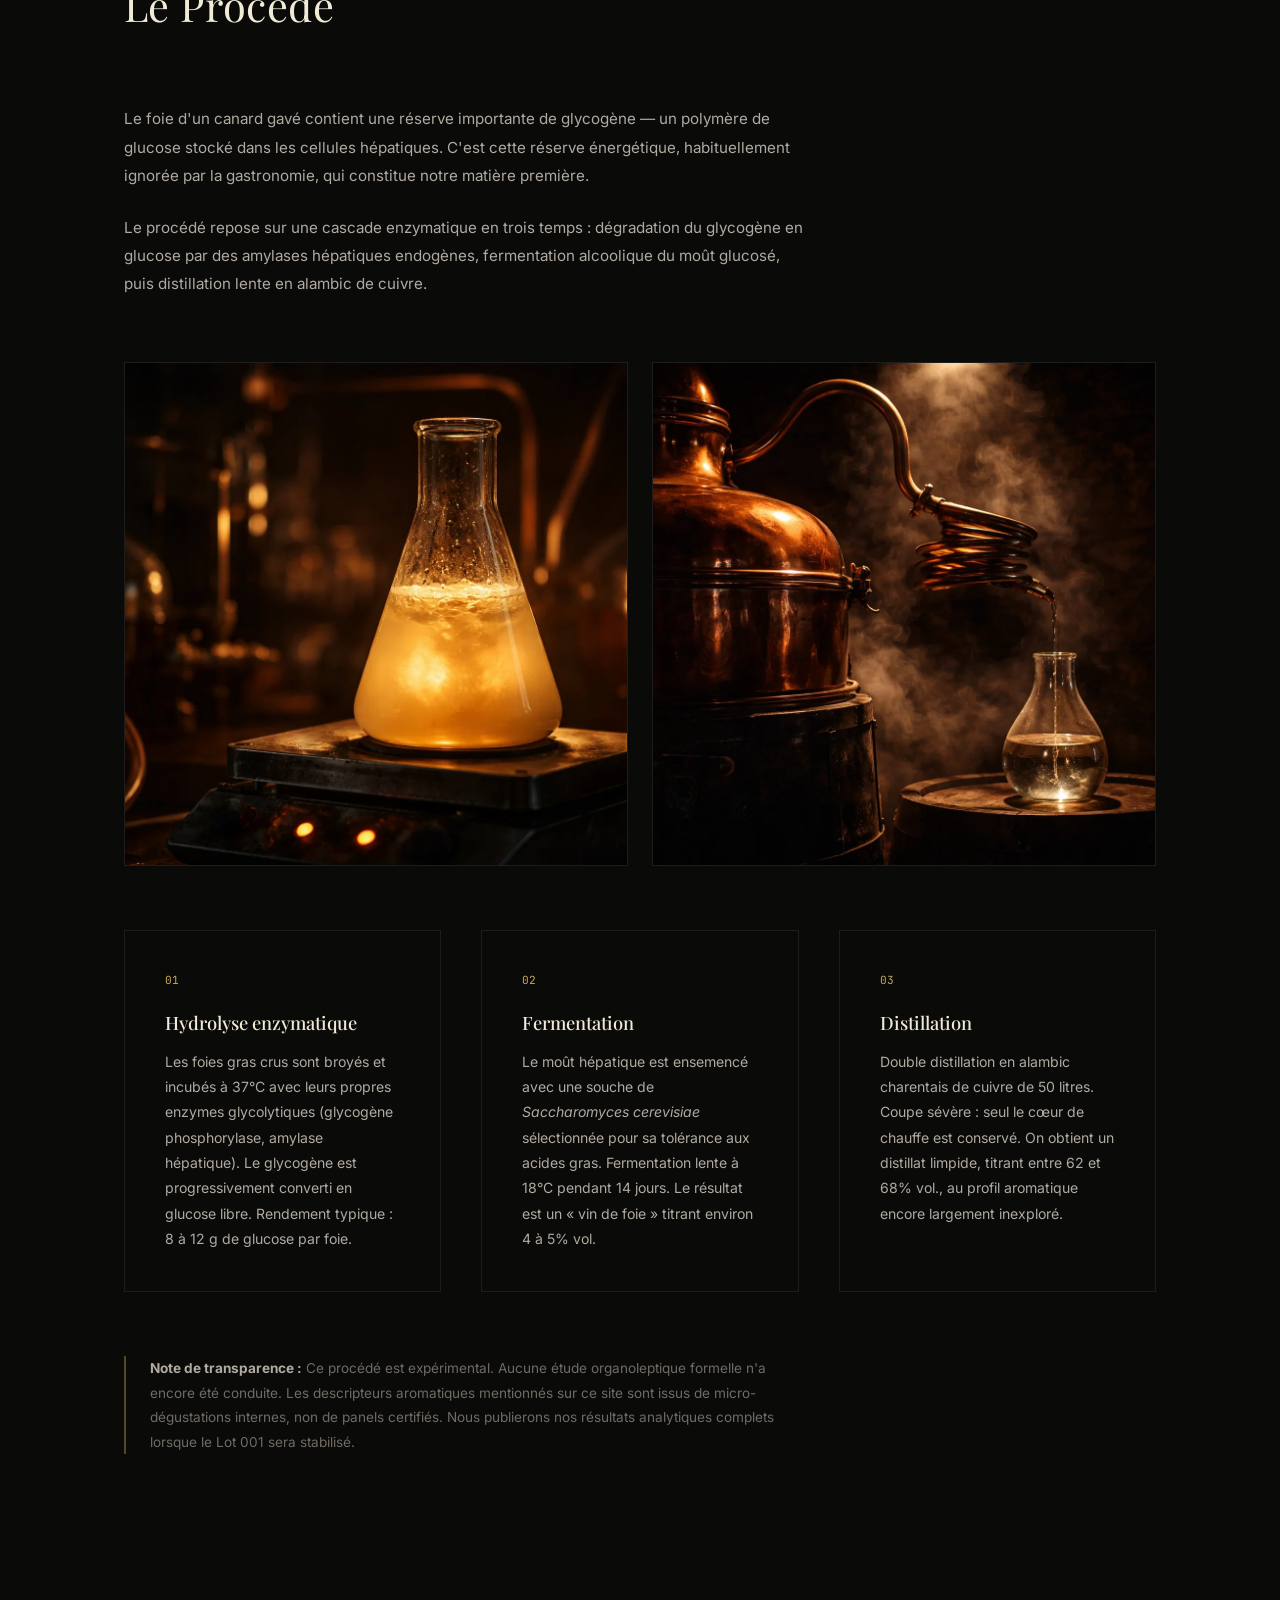
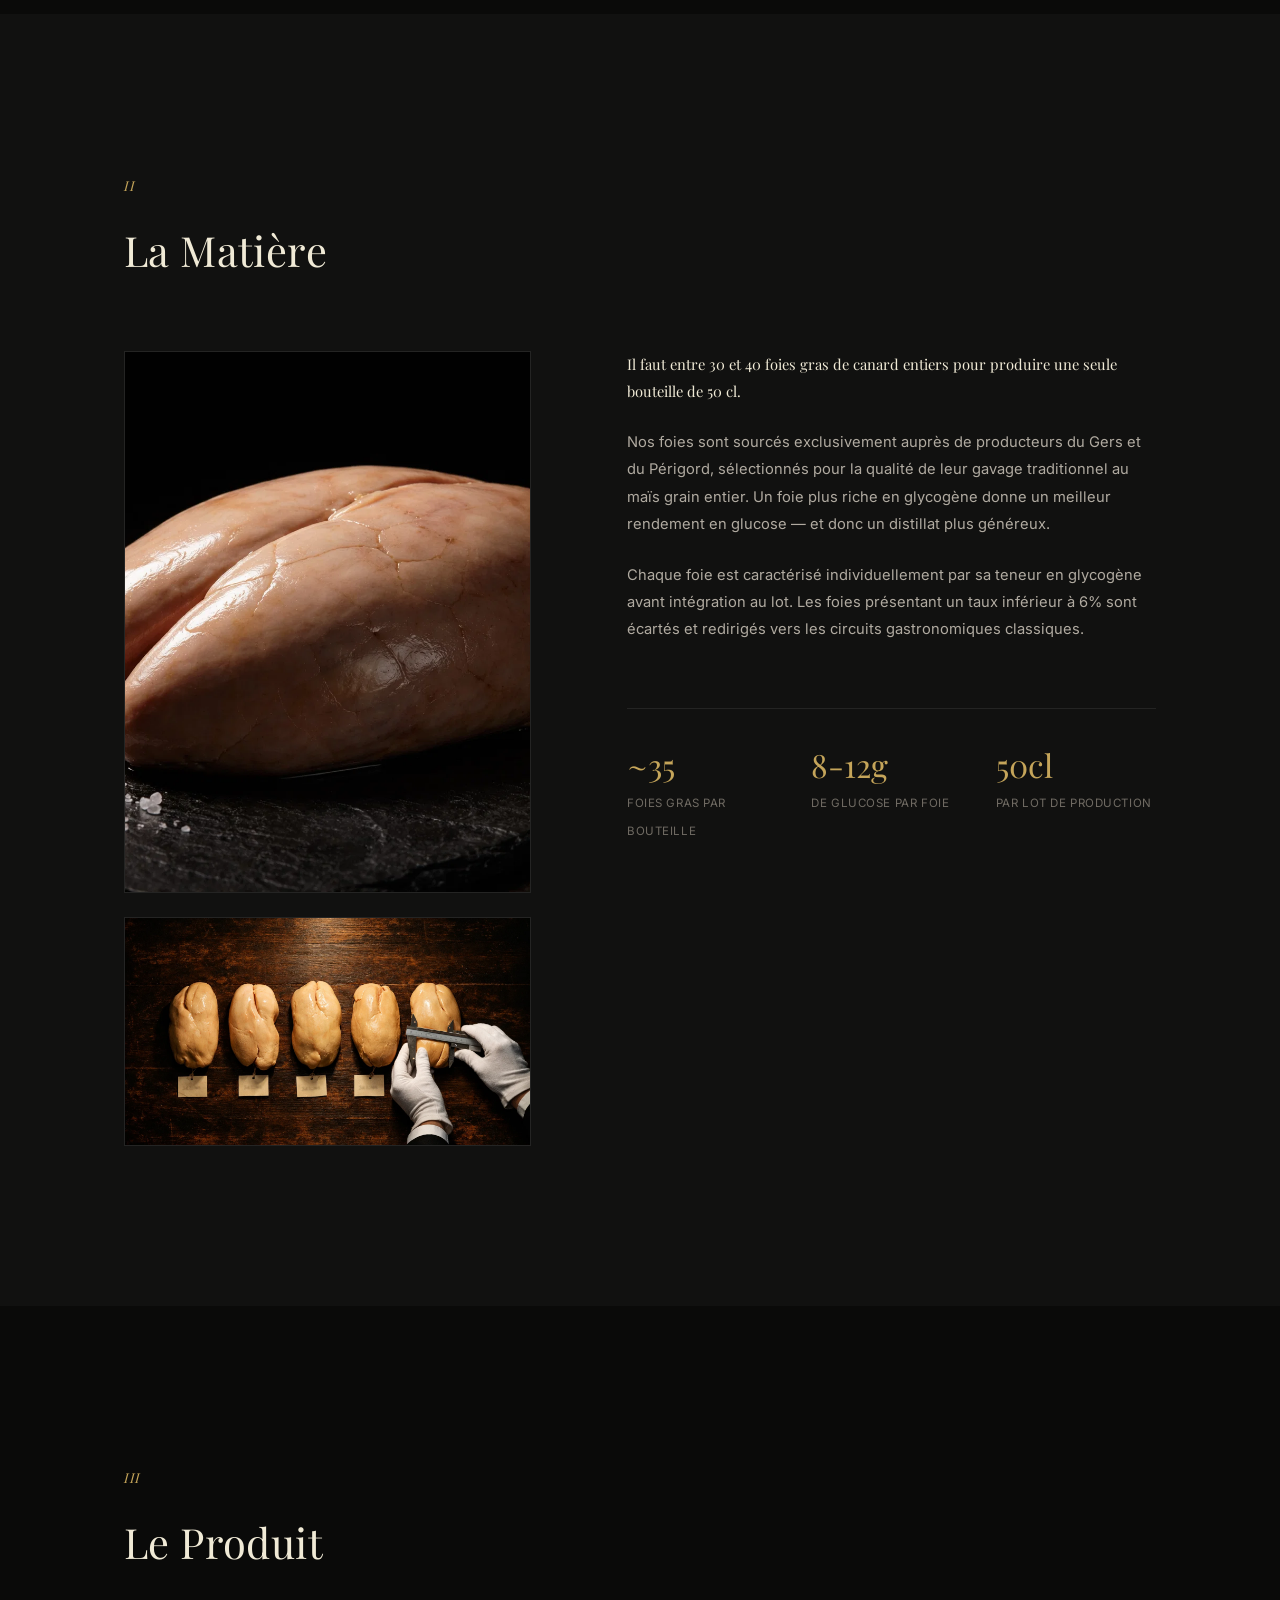
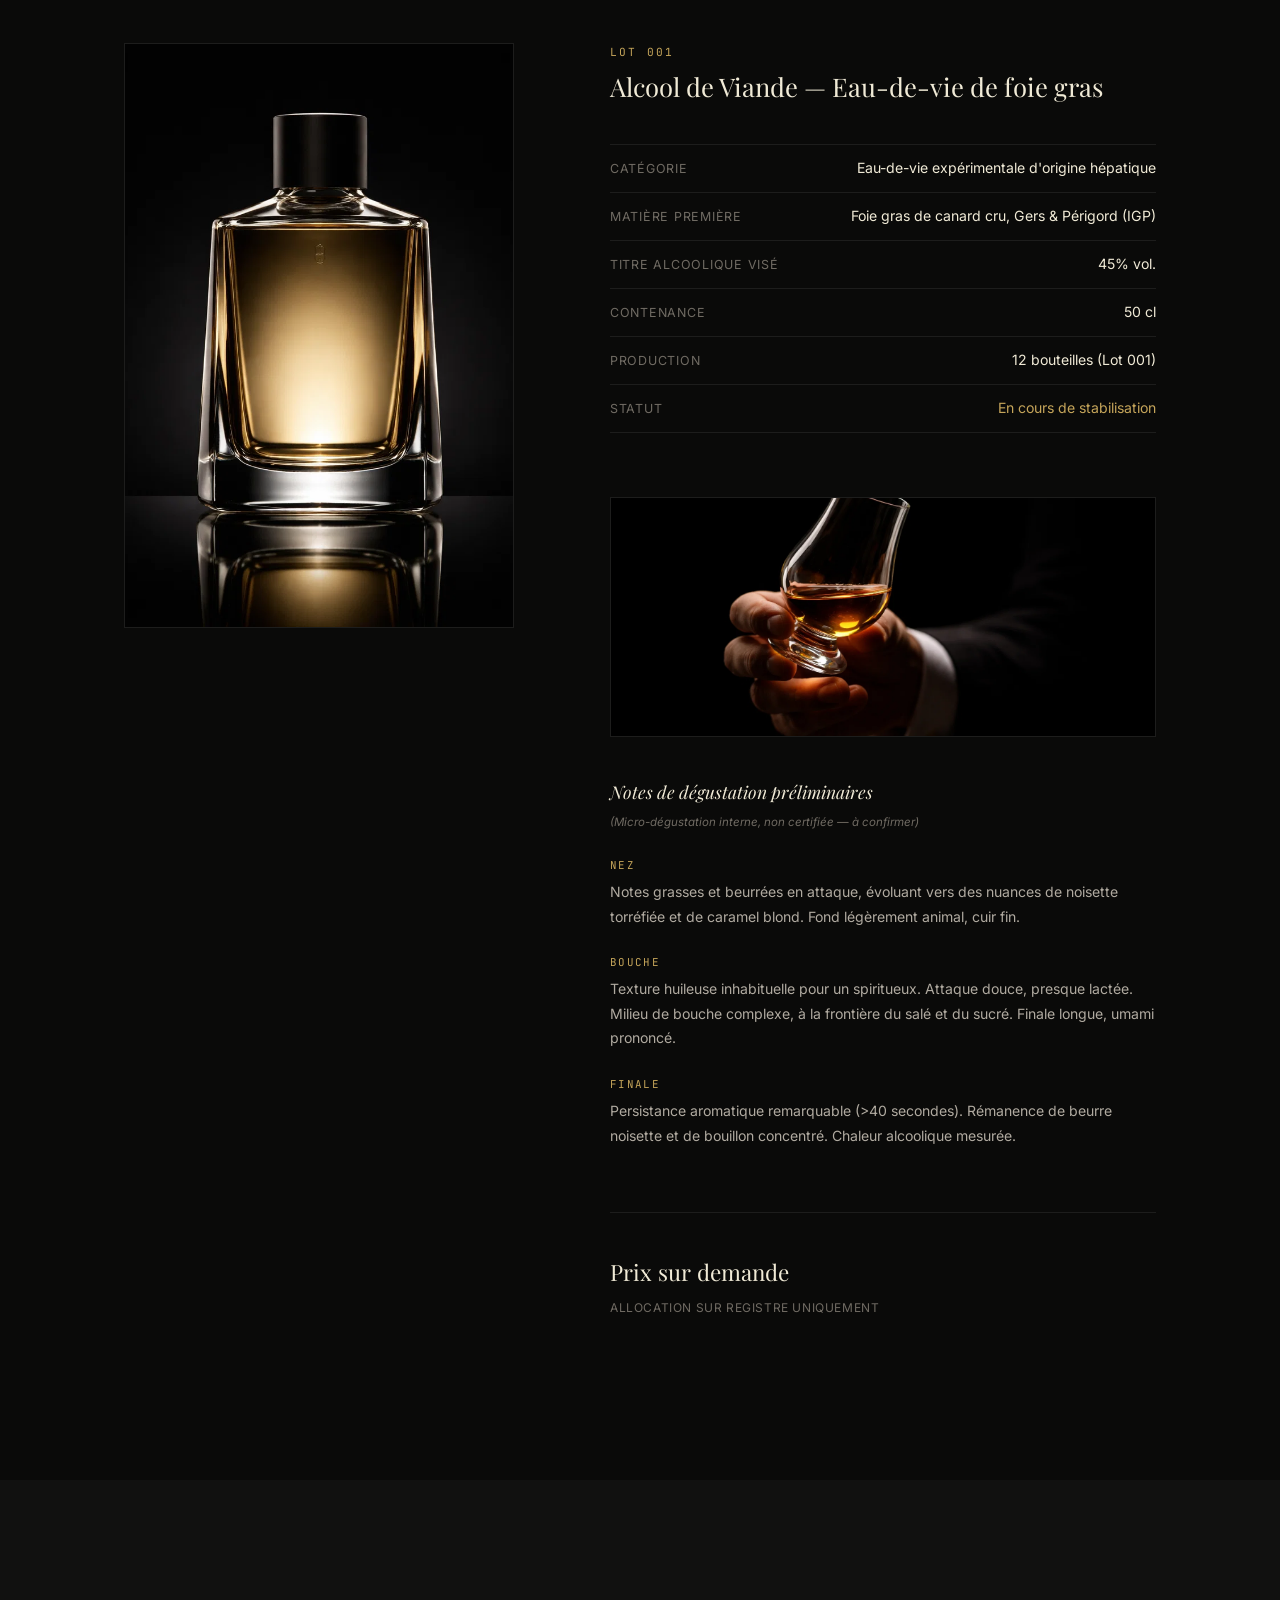
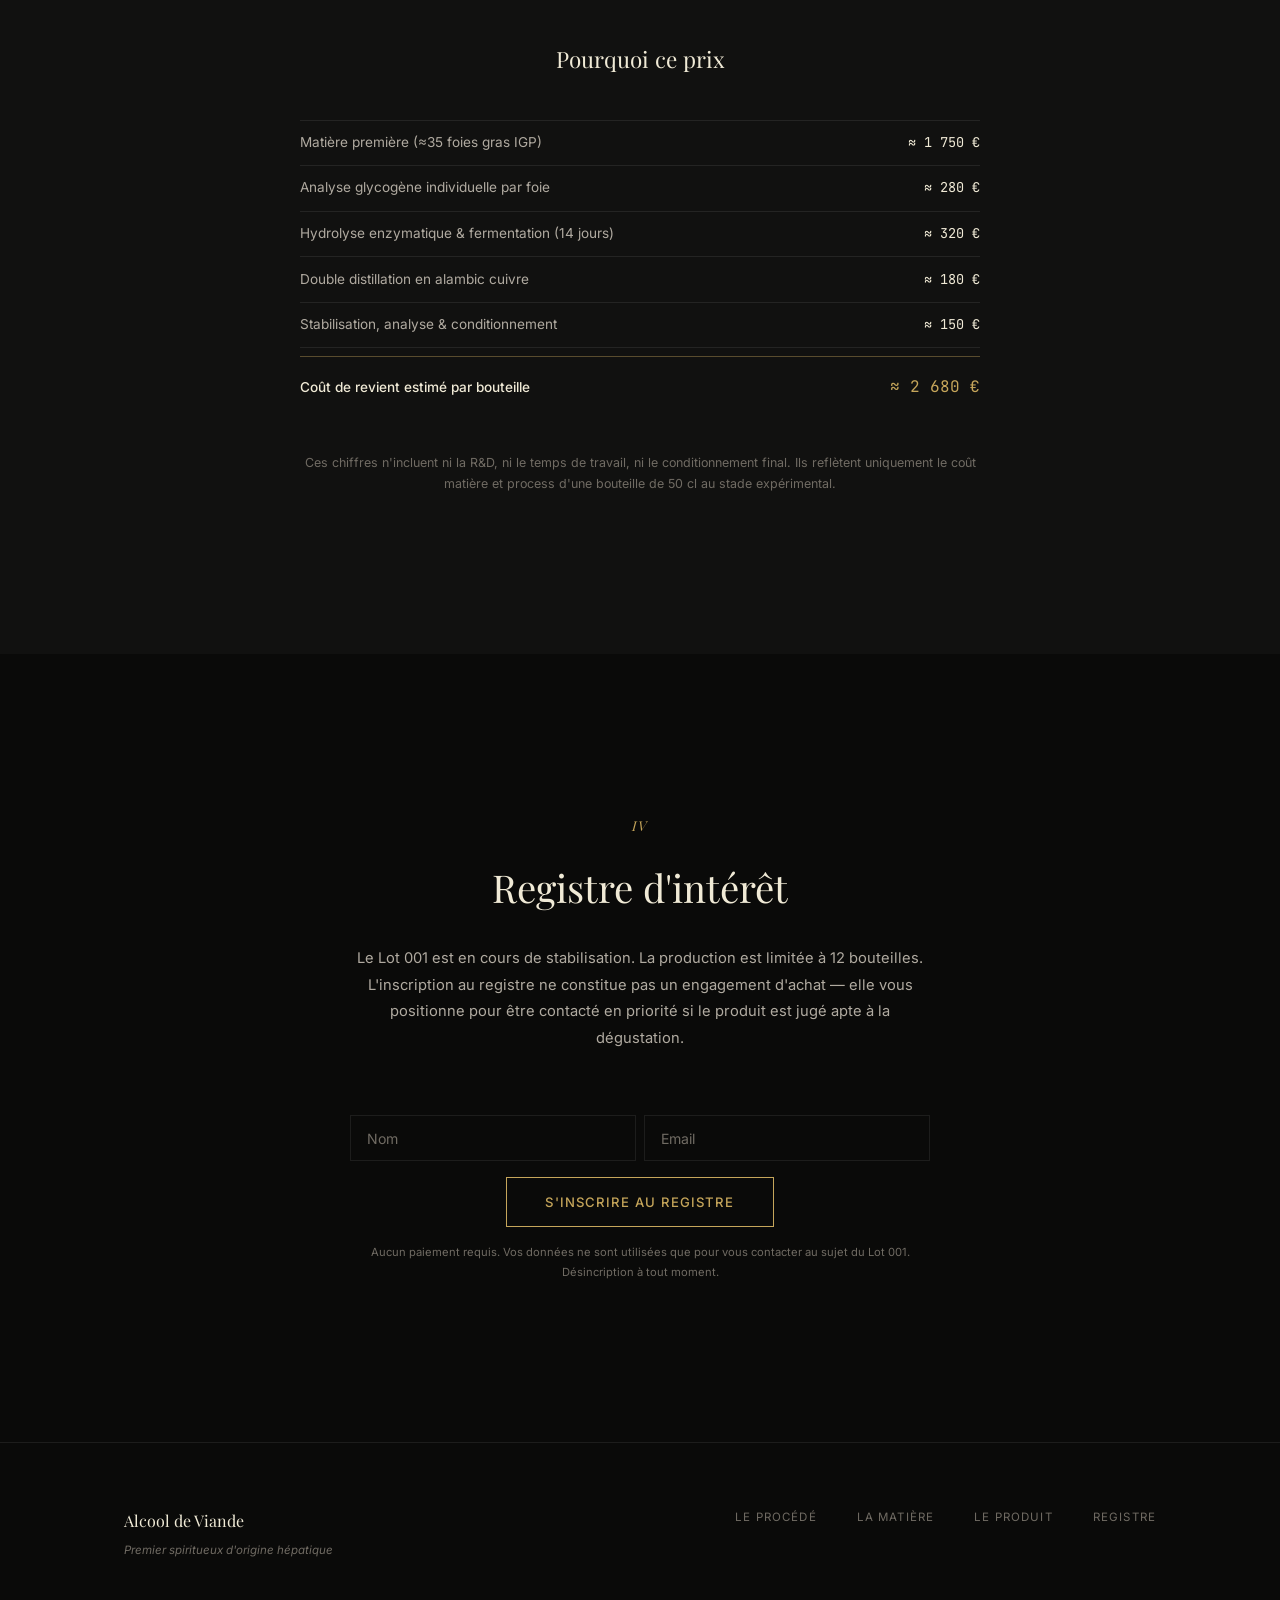
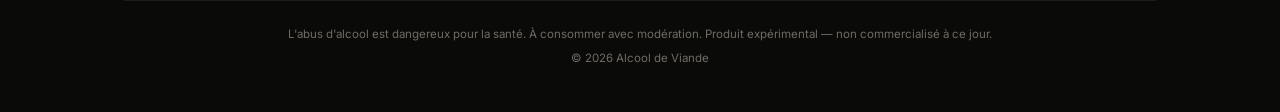
==== commit 75a6c0a8: "Enhance visuals in index.html and style.css by adding new images and updating styles for better layo" ====
--- a/index.html
+++ b/index.html
@@ -90,6 +90,11 @@
           </p>
         </div>
 
+        <div class="process__visuals reveal">
+          <img src="assets/hydrolyse.webp" alt="Flask d'hydrolysat hépatique en laboratoire" loading="lazy">
+          <img src="assets/alambic.webp" alt="Alambic charentais en cuivre, distillation" loading="lazy">
+        </div>
+
         <div class="process__steps">
           <div class="process__step reveal">
             <span class="process__step-num">01</span>
@@ -146,7 +151,8 @@
 
       <div class="matter">
         <div class="matter__visual reveal">
-          <div class="matter__img-placeholder" aria-label="Foie gras cru entier"></div>
+          <img src="assets/foie-gras.webp" alt="Foie gras de canard cru entier, éclairage clair-obscur" class="matter__img" loading="lazy">
+          <img src="assets/selection.webp" alt="Sélection et mesure des foies gras" class="matter__img matter__img--secondary" loading="lazy">
         </div>
         <div class="matter__content reveal">
           <p class="matter__lead" data-i18n="mat.lead">
@@ -193,7 +199,7 @@
 
       <div class="product">
         <div class="product__visual reveal">
-          <div class="product__img-placeholder" aria-label="Bouteille Alcool de Viande Lot 001"></div>
+          <img src="assets/bouteille.webp" alt="Bouteille Alcool de Viande Lot 001" class="product__img" loading="lazy">
         </div>
         <div class="product__details">
           <div class="product__header reveal">
@@ -229,6 +235,9 @@
           </div>
 
           <div class="product__tasting reveal">
+            <div class="product__tasting-visual">
+              <img src="assets/degustation.webp" alt="Dégustation d'alcool de viande en verre Glencairn" loading="lazy">
+            </div>
             <h4 data-i18n="prod.tasting.title">Notes de dégustation préliminaires</h4>
             <p class="product__tasting-disclaimer" data-i18n="prod.tasting.disc">(Micro-dégustation interne, non certifiée — à confirmer)</p>
             <div class="product__tasting-grid">
--- a/css/style.css
+++ b/css/style.css
@@ -246,16 +246,17 @@
   position: absolute;
   inset: 0;
   background:
-    radial-gradient(ellipse at 50% 40%, rgba(92, 32, 32, 0.15) 0%, transparent 60%),
-    radial-gradient(ellipse at 30% 70%, rgba(197, 165, 90, 0.05) 0%, transparent 50%),
-    var(--c-black);
+    linear-gradient(180deg, rgba(10,10,9,0.6) 0%, rgba(10,10,9,0.4) 40%, rgba(10,10,9,0.85) 100%),
+    url('../assets/hero.webp') center / cover no-repeat;
 }
 
 .hero__bg::after {
   content: '';
   position: absolute;
   inset: 0;
-  background: url("data:image/svg+xml,%3Csvg viewBox='0 0 512 512' xmlns='http://www.w3.org/2000/svg'%3E%3Cfilter id='n'%3E%3CfeTurbulence type='fractalNoise' baseFrequency='0.9' numOctaves='4' stitchTiles='stitch'/%3E%3C/filter%3E%3Crect width='100%25' height='100%25' filter='url(%23n)' opacity='0.025'/%3E%3C/svg%3E");
+  background:
+    radial-gradient(ellipse at 50% 40%, rgba(92, 32, 32, 0.12) 0%, transparent 60%),
+    radial-gradient(ellipse at 30% 70%, rgba(197, 165, 90, 0.04) 0%, transparent 50%);
 }
 
 .hero__content {
@@ -367,6 +368,20 @@
   line-height: 1.85;
 }
 
+.process__visuals {
+  display: grid;
+  grid-template-columns: 1fr 1fr;
+  gap: var(--space-md);
+  margin-bottom: var(--space-xl);
+}
+
+.process__visuals img {
+  width: 100%;
+  aspect-ratio: 1;
+  object-fit: cover;
+  border: 1px solid var(--c-border);
+}
+
 .process__steps {
   display: grid;
   grid-template-columns: repeat(3, 1fr);
@@ -438,12 +453,24 @@
   align-items: start;
 }
 
-.matter__img-placeholder {
+.matter__visual {
+  display: flex;
+  flex-direction: column;
+  gap: var(--space-md);
+}
+
+.matter__img {
   width: 100%;
+  object-fit: cover;
+  border: 1px solid var(--c-border);
+}
+
+.matter__img:first-child {
   aspect-ratio: 3 / 4;
-  background:
-    linear-gradient(135deg, var(--c-dark2) 0%, var(--c-charcoal) 100%);
-  border: 1px solid var(--c-border);
+}
+
+.matter__img--secondary {
+  aspect-ratio: 16 / 9;
 }
 
 .matter__lead {
@@ -498,11 +525,10 @@
   align-items: start;
 }
 
-.product__img-placeholder {
+.product__img {
   width: 100%;
   aspect-ratio: 2 / 3;
-  background:
-    linear-gradient(180deg, var(--c-dark2) 0%, rgba(92, 32, 32, 0.08) 50%, var(--c-dark2) 100%);
+  object-fit: cover;
   border: 1px solid var(--c-border);
 }
 
@@ -577,6 +603,18 @@
   color: var(--c-text-dim);
   font-style: italic;
   margin-bottom: var(--space-md);
+}
+
+.product__tasting-visual {
+  margin-bottom: var(--space-lg);
+  border: 1px solid var(--c-border);
+  overflow: hidden;
+}
+
+.product__tasting-visual img {
+  width: 100%;
+  aspect-ratio: 16 / 7;
+  object-fit: cover;
 }
 
 .product__tasting-grid {
@@ -820,7 +858,8 @@
    ============================================ */
 
 @media (max-width: 900px) {
-  .process__steps {
+  .process__steps,
+  .process__visuals {
     grid-template-columns: 1fr;
   }
 
@@ -829,11 +868,11 @@
     grid-template-columns: 1fr;
   }
 
-  .matter__img-placeholder {
+  .matter__img:first-child {
     aspect-ratio: 16 / 9;
   }
 
-  .product__img-placeholder {
+  .product__img {
     aspect-ratio: 1;
     max-width: 400px;
     margin: 0 auto;
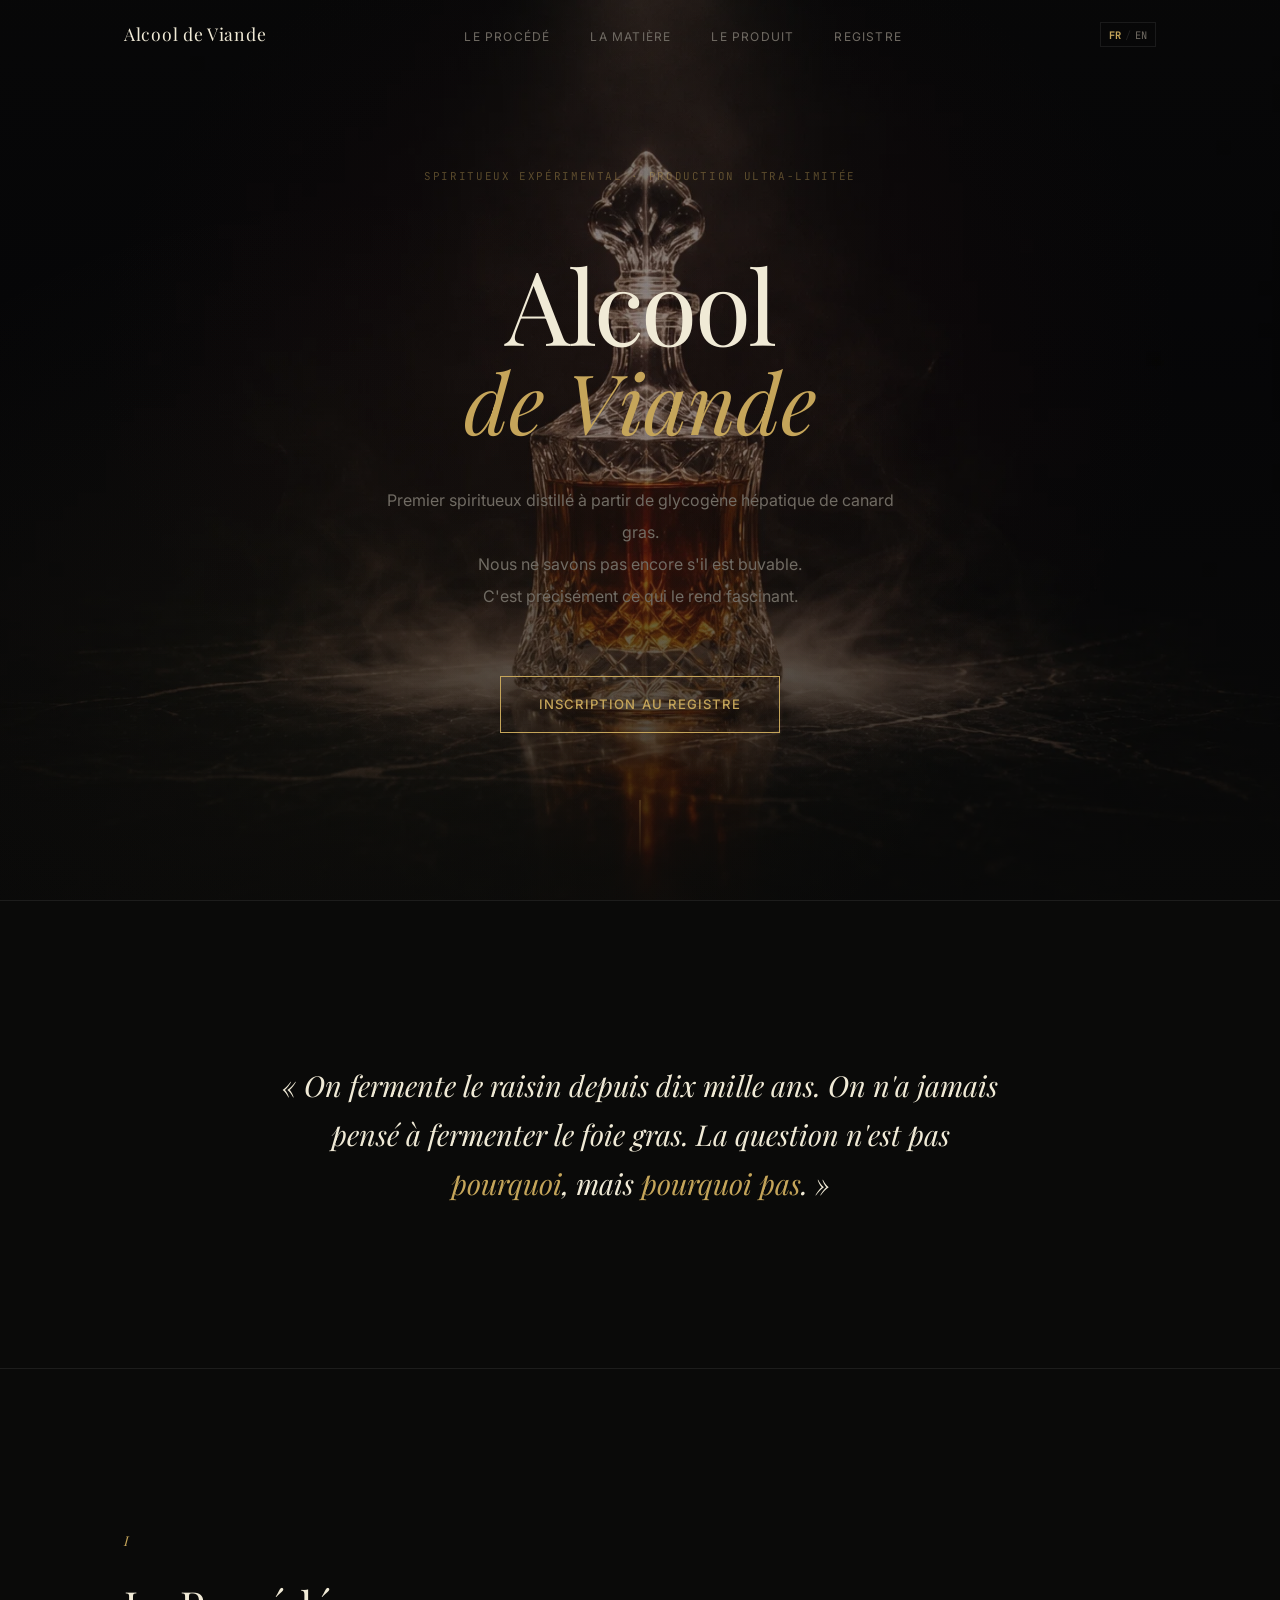
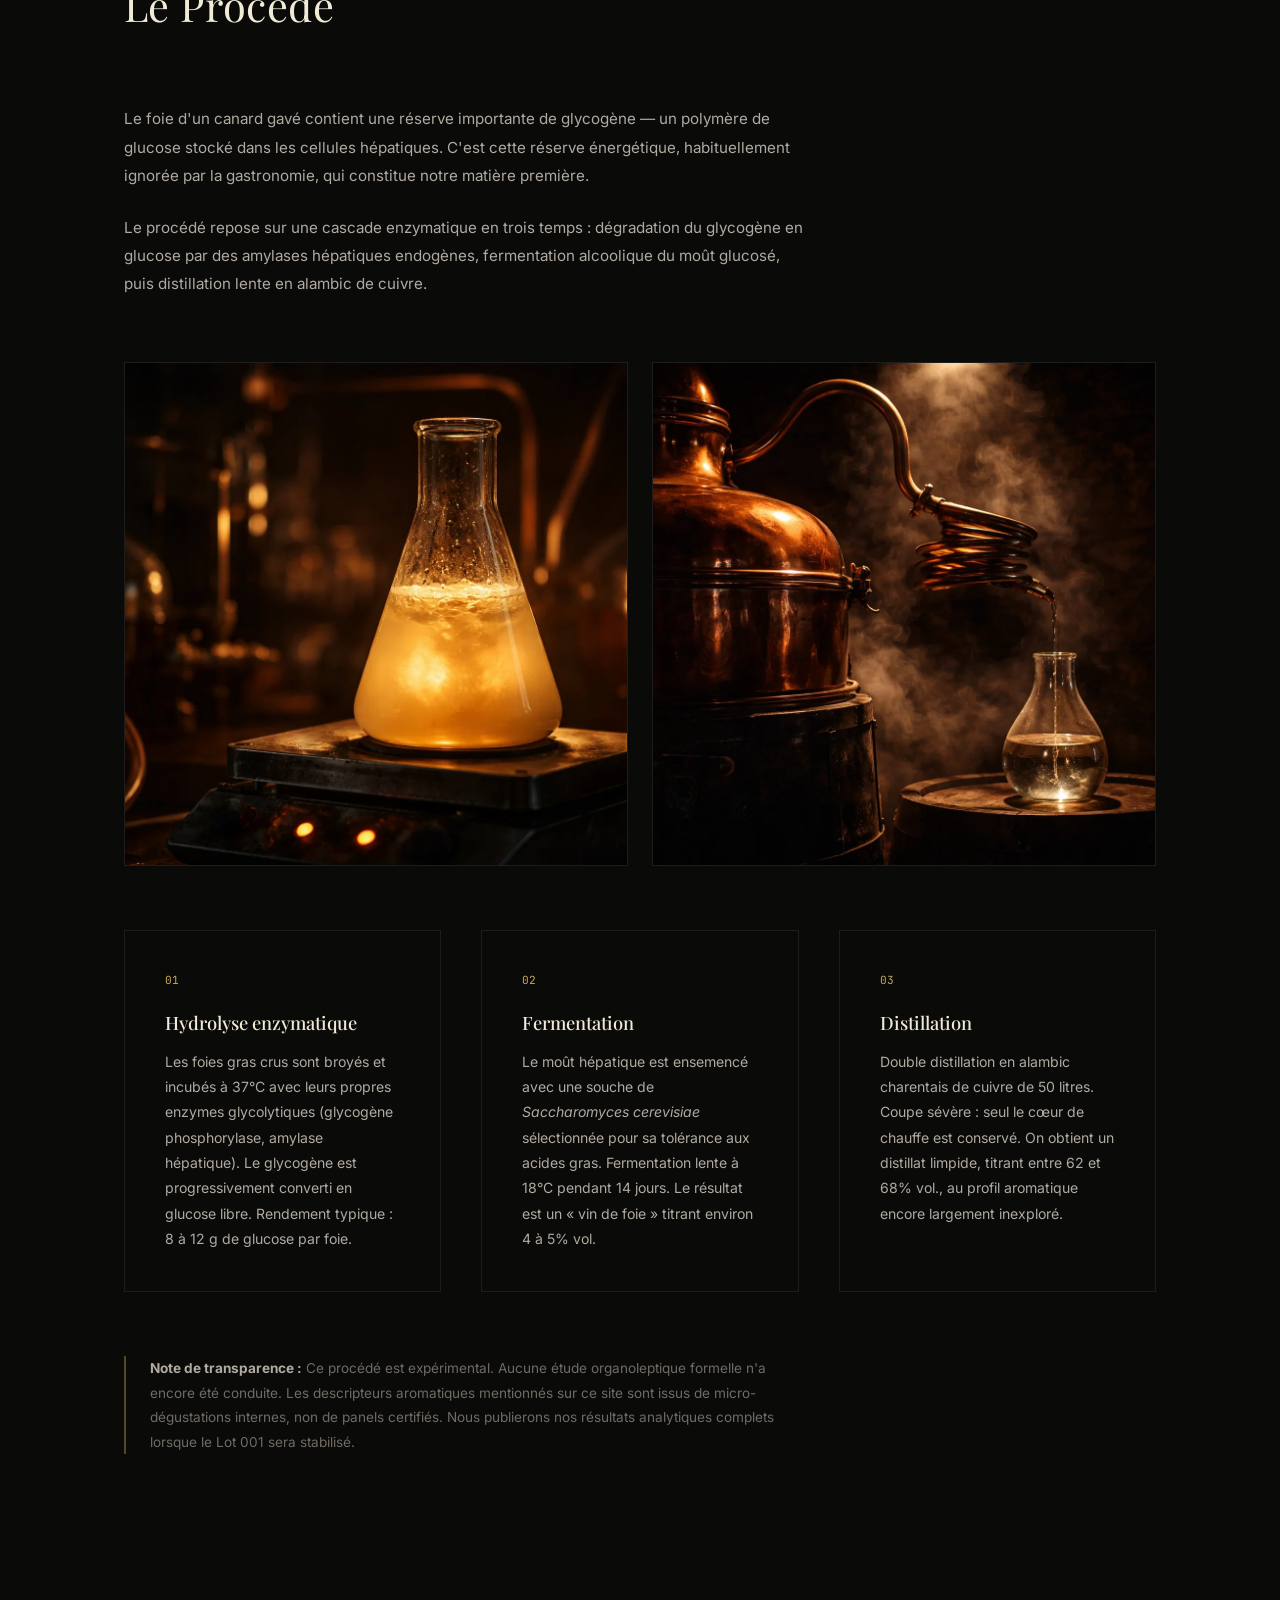
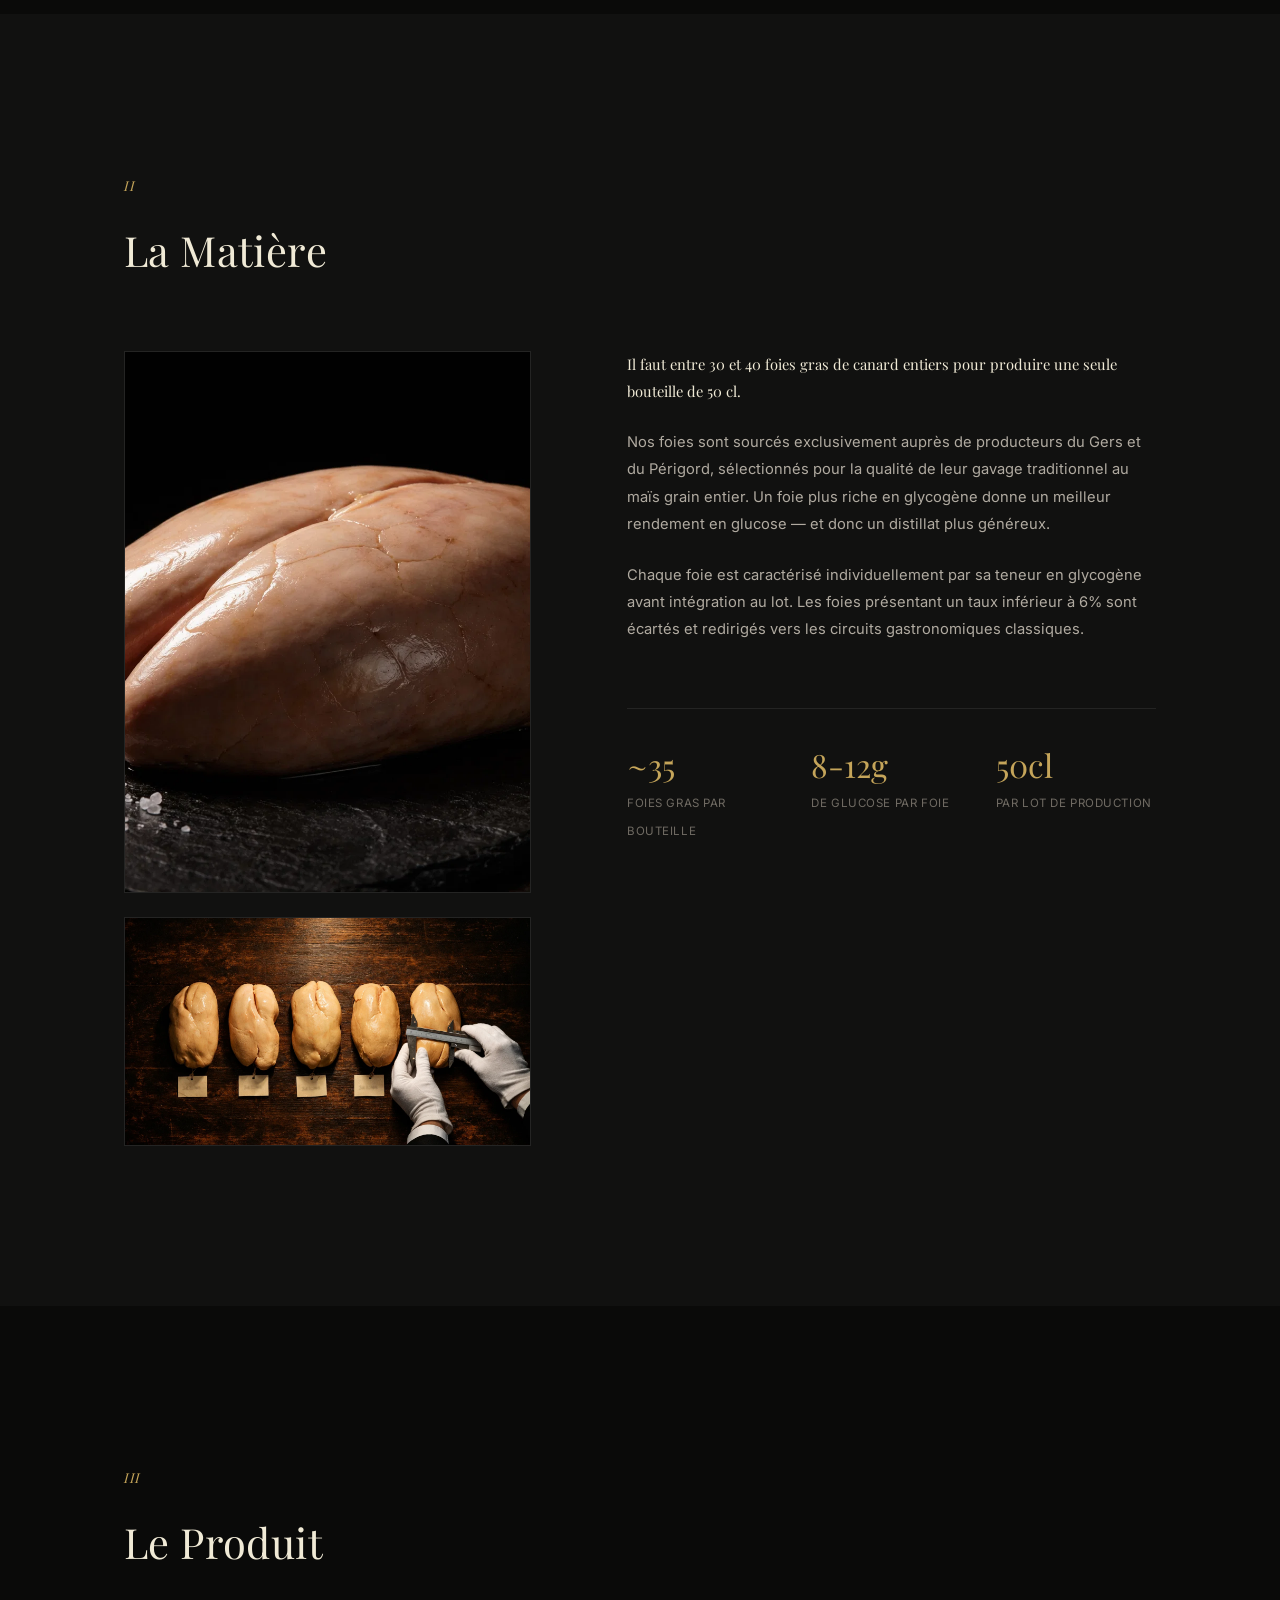
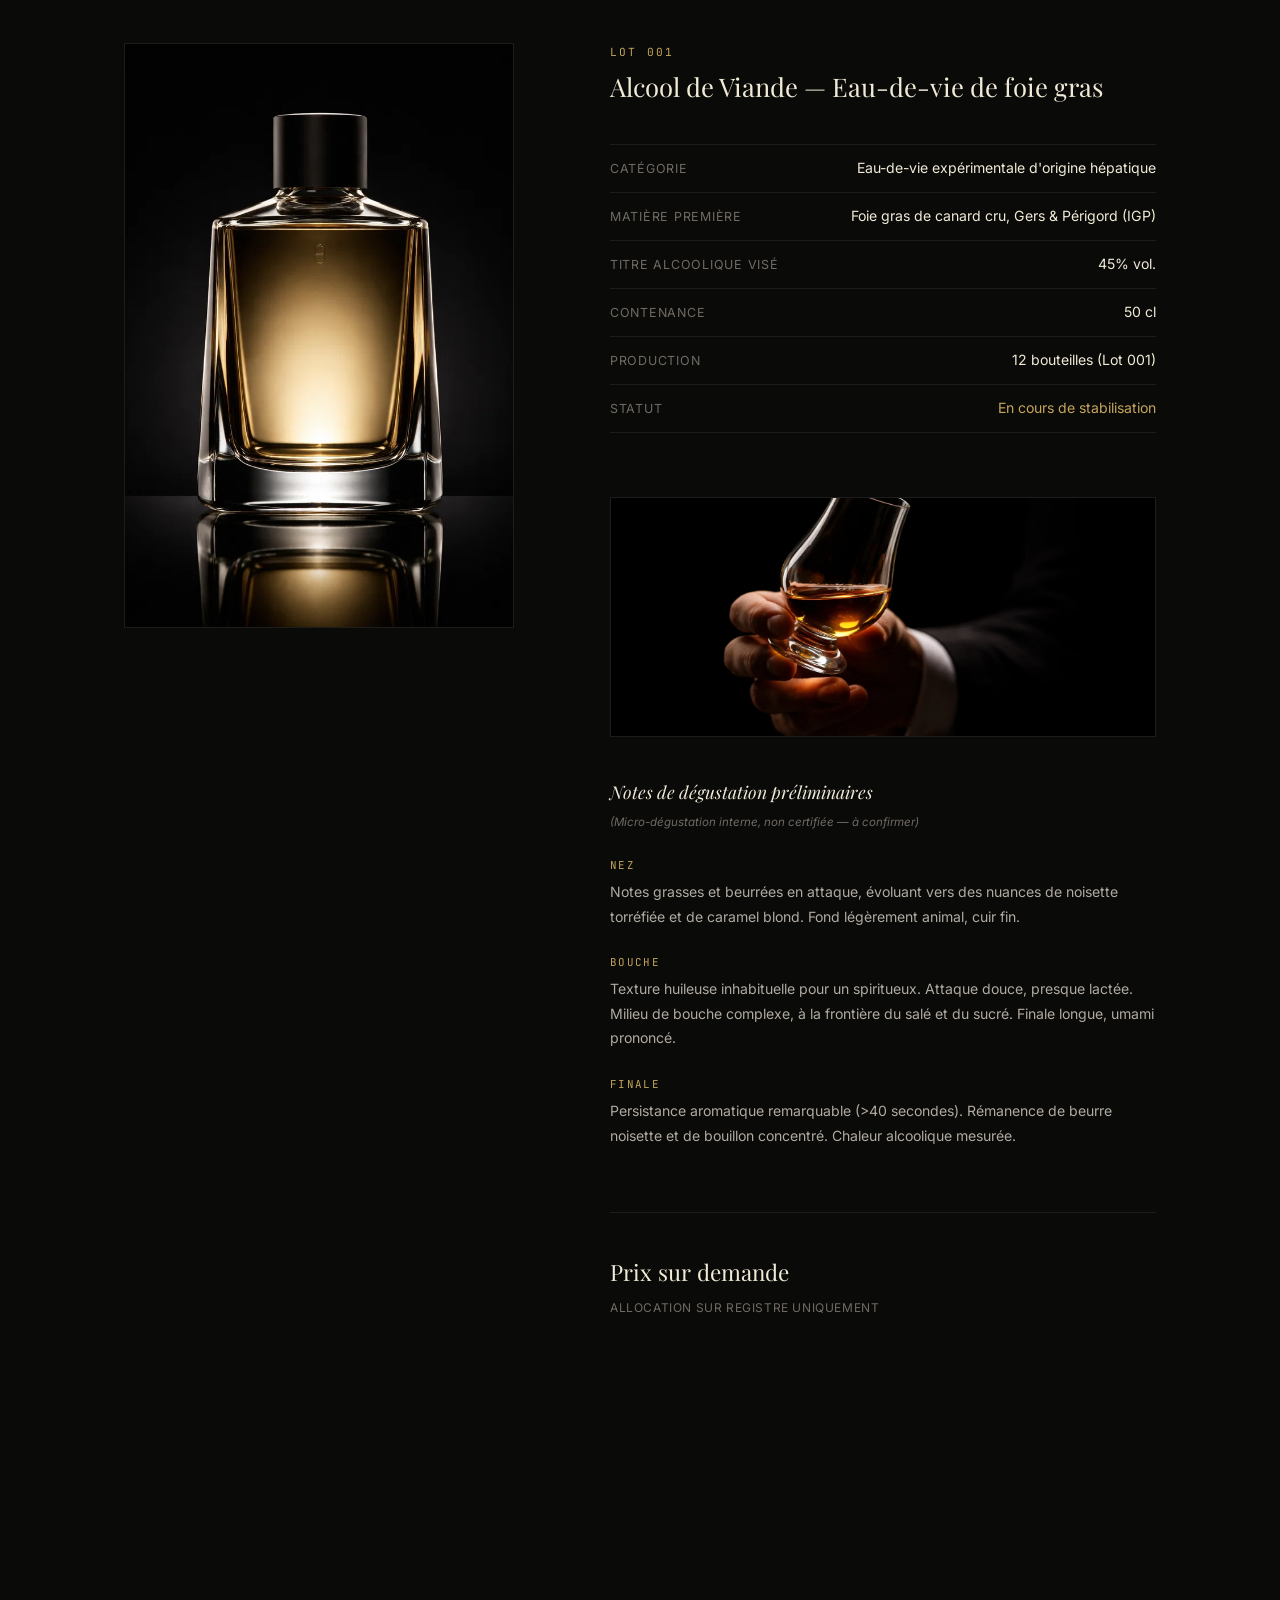
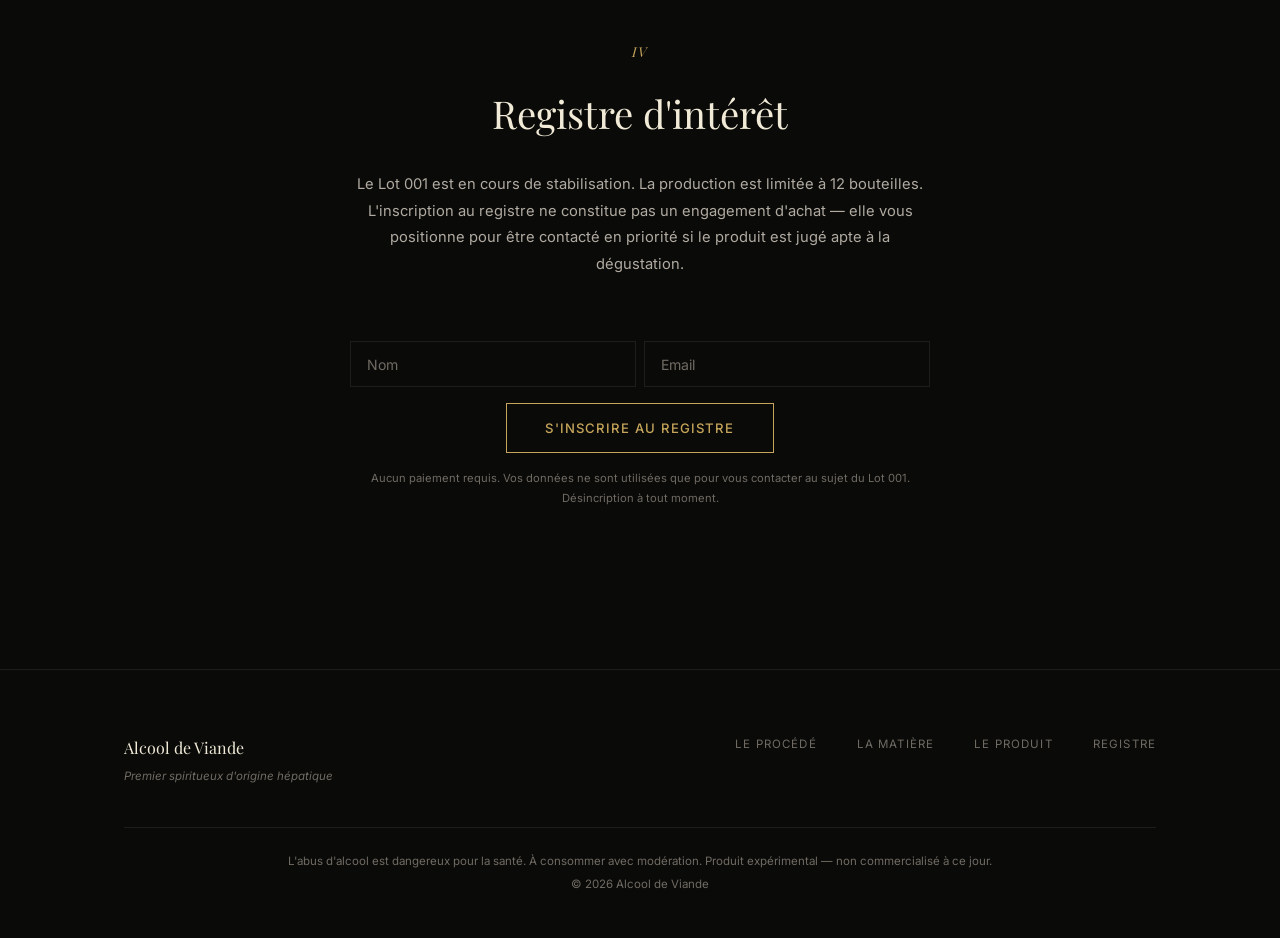
==== commit 89a440ef: "Remove cost breakdown section from index.html and enhance deck.css for improved scrolling behavior a" ====
--- a/index.html
+++ b/index.html
@@ -267,46 +267,6 @@
     </div>
   </section>
 
-  <!-- Coût de revient -->
-  <section class="section section--dark cost-section">
-    <div class="container">
-      <div class="cost reveal">
-        <h3 class="cost__title" data-i18n="cost.title">Pourquoi ce prix</h3>
-        <div class="cost__grid">
-          <div class="cost__item">
-            <span class="cost__label" data-i18n="cost.l1">Matière première (≈35 foies gras IGP)</span>
-            <span class="cost__value">≈ 1 750 €</span>
-          </div>
-          <div class="cost__item">
-            <span class="cost__label" data-i18n="cost.l2">Analyse glycogène individuelle par foie</span>
-            <span class="cost__value">≈ 280 €</span>
-          </div>
-          <div class="cost__item">
-            <span class="cost__label" data-i18n="cost.l3">Hydrolyse enzymatique & fermentation (14 jours)</span>
-            <span class="cost__value">≈ 320 €</span>
-          </div>
-          <div class="cost__item">
-            <span class="cost__label" data-i18n="cost.l4">Double distillation en alambic cuivre</span>
-            <span class="cost__value">≈ 180 €</span>
-          </div>
-          <div class="cost__item">
-            <span class="cost__label" data-i18n="cost.l5">Stabilisation, analyse & conditionnement</span>
-            <span class="cost__value">≈ 150 €</span>
-          </div>
-          <div class="cost__item cost__item--total">
-            <span class="cost__label" data-i18n="cost.total">Coût de revient estimé par bouteille</span>
-            <span class="cost__value">≈ 2 680 €</span>
-          </div>
-        </div>
-        <p class="cost__note" data-i18n="cost.note">
-          Ces chiffres n'incluent ni la R&D, ni le temps de travail, ni le 
-          conditionnement final. Ils reflètent uniquement le coût matière et 
-          process d'une bouteille de 50 cl au stade expérimental.
-        </p>
-      </div>
-    </div>
-  </section>
-
   <!-- Registre -->
   <section class="section" id="registre">
     <div class="container">
